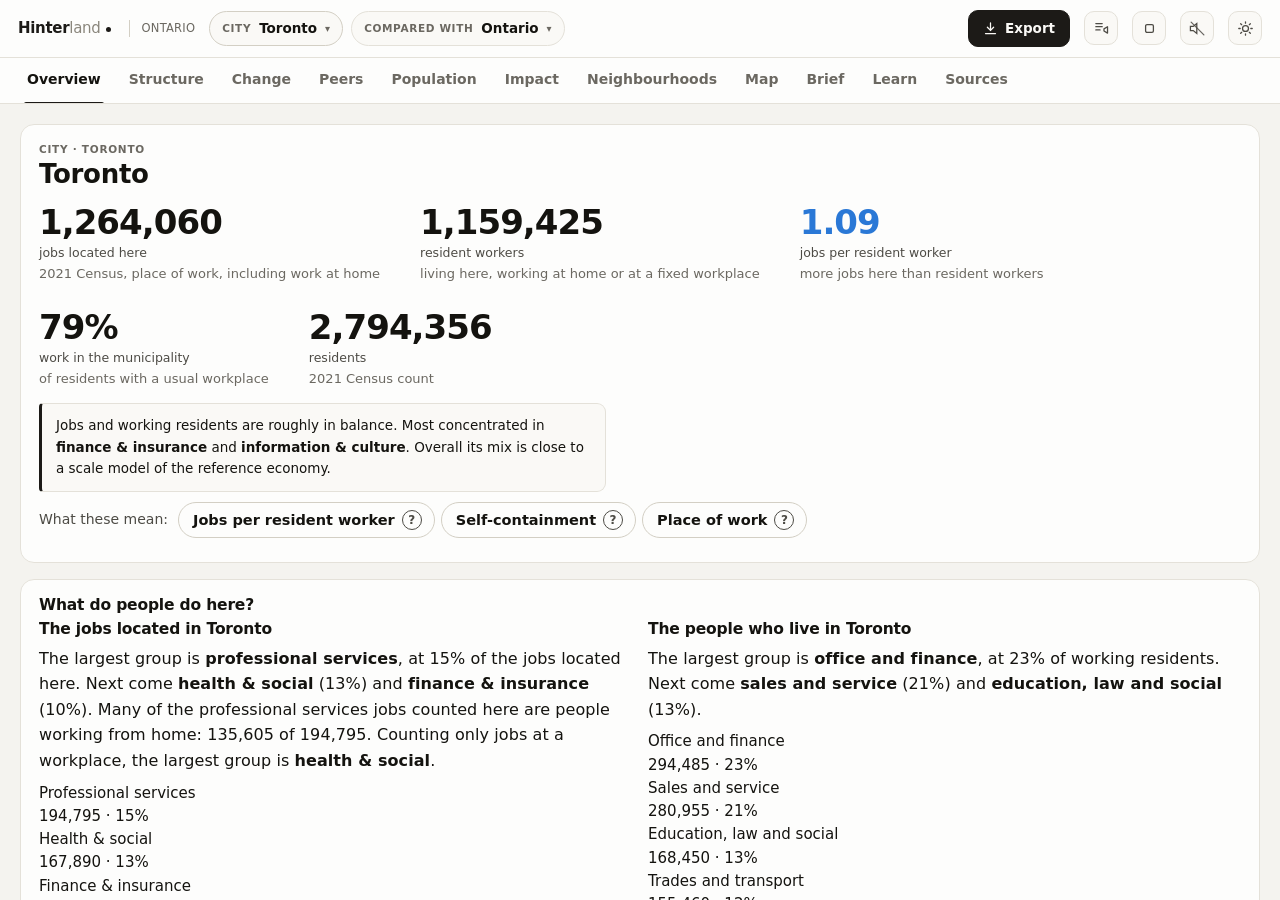
==== docs/index.html @ 3a42eb54 "Learning layer: plain English first, occupation, and real sampling error - Load occupation (10 broad" ====
<!DOCTYPE html>
<html lang="en-CA">
<head>
<meta charset="utf-8">
<meta name="viewport" content="width=device-width, initial-scale=1, viewport-fit=cover">
<title>Hinterland</title>
<meta name="description" content="Shift-share, competitive and comparative analysis for Ontario municipalities and neighbourhoods, on Statistics Canada data.">
<meta name="theme-color" content="#1c1a17">
<meta name="apple-mobile-web-app-capable" content="yes">
<meta name="apple-mobile-web-app-title" content="Hinterland">
<link rel="manifest" href="manifest.webmanifest">
<link rel="icon" href="data:image/svg+xml,%3Csvg xmlns='http://www.w3.org/2000/svg' viewBox='0 0 32 32'%3E%3Crect width='32' height='32' rx='7' fill='%231c1a17'/%3E%3Crect x='7' y='17' width='4' height='9' rx='1.5' fill='%23faf9f6'/%3E%3Crect x='14' y='11' width='4' height='15' rx='1.5' fill='%23faf9f6'/%3E%3Crect x='21' y='6' width='4' height='20' rx='1.5' fill='%23faf9f6'/%3E%3C/svg%3E">
<link rel="stylesheet" href="css/app.css">
</head>
<body>

<div id="app">

  <header class="topbar">
    <div class="wordmark" title="Hinterland">
      <span class="w1">Hinter</span><span class="w2">land</span><span class="dot"></span>
    </div>
    <div class="wordmark-sub">Ontario</div>

    <div class="chipset">
      <button class="chip is-place" id="placeChip" aria-haspopup="dialog">
        <span class="k">Place</span><span class="v">—</span><span class="caret">▾</span>
      </button>
      <button class="chip" id="benchChip" aria-haspopup="dialog">
        <span class="k">compared with</span><span class="v">—</span><span class="caret">▾</span>
      </button>
    </div>

    <div class="topbar-spacer"></div>

    <button class="btn btn-primary" id="exportBtn">
      <svg width="15" height="15" viewBox="0 0 24 24" fill="none" stroke="currentColor" stroke-width="2" stroke-linecap="round">
        <path d="M12 3v12M7 10l5 5 5-5M4 20h16"/>
      </svg>
      Export
    </button>
    <button class="iconbtn" id="readBtn" title="Read this page aloud" aria-label="Read this page aloud">
      <svg viewBox="0 0 24 24" fill="none" stroke="currentColor" stroke-width="1.8" stroke-linecap="round" stroke-linejoin="round">
        <path d="M4 5h9M4 9.5h9M4 14h6" class="lines"/>
        <path d="M15.5 12.5l5-3v9l-5-3z" class="play"/>
        <path d="M16 9.5v9M20 9.5v9" class="pause" style="display:none"/>
      </svg>
    </button>
    <button class="iconbtn" id="readStopBtn" title="Stop reading" aria-label="Stop reading" hidden>
      <svg viewBox="0 0 24 24" fill="none" stroke="currentColor" stroke-width="1.8" stroke-linejoin="round">
        <rect x="6.5" y="6.5" width="11" height="11" rx="2"/>
      </svg>
    </button>
    <button class="iconbtn" id="soundBtn" title="Sound off" aria-label="Turn sound on" aria-pressed="false">
      <svg viewBox="0 0 24 24" fill="none" stroke="currentColor" stroke-width="1.8" stroke-linecap="round">
        <path d="M11 5 6 9H2v6h4l5 4V5z"/>
        <path d="M16 9.5a4 4 0 0 1 0 5" class="wave1"/>
        <path d="M18.8 6.7a8 8 0 0 1 0 10.6" class="wave2"/>
        <path d="M3 3l18 18" class="mute"/>
      </svg>
    </button>
    <button class="iconbtn" id="themeBtn" title="Light or dark" aria-label="Switch light or dark">
      <svg viewBox="0 0 24 24" fill="none" stroke="currentColor" stroke-width="1.8">
        <circle cx="12" cy="12" r="4.2"/>
        <path d="M12 2.5v2M12 19.5v2M2.5 12h2M19.5 12h2M5.2 5.2l1.4 1.4M17.4 17.4l1.4 1.4M18.8 5.2l-1.4 1.4M6.6 17.4l-1.4 1.4" stroke-linecap="round"/>
      </svg>
    </button>
  </header>

  <div style="display:grid;grid-template-rows:auto 1fr;min-height:0">
    <nav class="tabs" id="tabs" role="tablist"></nav>
    <main>
      <div class="wrap">
        <div id="view" class="grid"></div>
      </div>
    </main>
  </div>

</div>

<nav class="bottomnav" id="nav" role="tablist">
  <button data-tab="place" aria-label="Choose a place">
    <svg viewBox="0 0 24 24" fill="none" stroke="currentColor" stroke-width="1.9" stroke-linecap="round">
      <circle cx="11" cy="11" r="7"/><path d="M16.5 16.5L21 21"/>
    </svg>
    Place
  </button>
  <button data-tab="overview" aria-selected="true">
    <svg viewBox="0 0 24 24" fill="none" stroke="currentColor" stroke-width="1.9" stroke-linecap="round">
      <path d="M4 20V13M10 20V7M16 20v-5M22 20H2"/>
    </svg>
    Now
  </button>
  <button data-tab="change">
    <svg viewBox="0 0 24 24" fill="none" stroke="currentColor" stroke-width="1.9" stroke-linecap="round">
      <path d="M3 17l6-6 4 4 8-8"/><path d="M21 7v5h-5"/>
    </svg>
    Change
  </button>
  <button data-tab="population">
    <svg viewBox="0 0 24 24" fill="none" stroke="currentColor" stroke-width="1.9" stroke-linecap="round">
      <circle cx="9" cy="7" r="3.2"/>
      <path d="M2.5 20c0-3.6 2.9-6.5 6.5-6.5s6.5 2.9 6.5 6.5"/>
      <path d="M17 4.5a3.2 3.2 0 0 1 0 6M18.5 13.8c1.9.9 3 2.8 3 5.2"/>
    </svg>
    Population
  </button>
  <button data-tab="map">
    <svg viewBox="0 0 24 24" fill="none" stroke="currentColor" stroke-width="1.9" stroke-linecap="round">
      <path d="M9 3L3 5.5v15L9 18l6 3 6-2.5v-15L15 6 9 3z"/><path d="M9 3v15M15 6v15"/>
    </svg>
    Map
  </button>
  <button data-tab="brief">
    <svg viewBox="0 0 24 24" fill="none" stroke="currentColor" stroke-width="1.9" stroke-linecap="round">
      <path d="M6 3h8l4 4v14H6z"/><path d="M14 3v4h4M9 12h6M9 16h6"/>
    </svg>
    Brief
  </button>
  <button data-tab="learn">
    <svg viewBox="0 0 24 24" fill="none" stroke="currentColor" stroke-width="1.9" stroke-linecap="round" stroke-linejoin="round">
      <path d="M2.5 6.5 12 3l9.5 3.5L12 10z"/><path d="M6 8.3V13c0 1.6 2.7 3 6 3s6-1.4 6-3V8.3"/><path d="M21.5 6.5V12"/>
    </svg>
    Learn
  </button>
</nav>

<div class="boot" id="boot">
  <div class="inner">
    <svg width="42" height="42" viewBox="0 0 32 32" aria-hidden="true">
      <rect width="32" height="32" rx="7" fill="var(--brand)"/>
      <rect x="7" y="17" width="4" height="9" rx="1.5" fill="var(--on-brand)"/>
      <rect x="14" y="11" width="4" height="15" rx="1.5" fill="var(--on-brand)"/>
      <rect x="21" y="6" width="4" height="20" rx="1.5" fill="var(--on-brand)"/>
    </svg>
    <div style="font-family:var(--display);font-size:17px;font-weight:620">Hinterland</div>
    <div class="bar"><i></i></div>
    <div class="msg" id="bootMsg">Waking up</div>
  </div>
</div>

<script src="js/methods.js"></script>
<script src="js/data.js"></script>
<script src="js/charts.js"></script>
<script src="js/map.js"></script>
<script src="js/export.js"></script>
<script src="js/sound.js"></script>
<script src="js/read.js"></script>
<script src="js/terms.js"></script>
<script src="js/findings.js"></script>
<script src="js/spatial.js"></script>
<script src="js/ttwa.js"></script>
<script src="js/brief.js"></script>
<script src="js/exportui.js"></script>
<script src="js/panels.js"></script>
<script src="js/panel-population.js"></script>
<script src="js/panel-region.js"></script>
<script src="js/panel-impact.js"></script>
<script src="js/learn.js"></script>
<script src="js/app.js"></script>
<script>
/* The service worker is registered by app.js only after the data has loaded.
   Registering it here would have it pre-cache nineteen files while the app is
   fetching its own eight, and taking control mid-flight aborts those - which
   surfaces as an unexplained "failed to fetch" on first run. */
</script>
</body>
</html>
---- docs/css/app.css ----
/* ==========================================================================
   Hinterland - design system

   Paper-toned canvas, system variable sans so it looks native and costs
   nothing to load, and an ink chrome accent. Colour is reserved almost
   entirely for the data: the interface spends none of it, so a hue on screen
   always means something.

   Chart palette, validated against the six colourblind-safety checks in both
   light and dark:
     diverging   blue #2a78d6  <->  red #cc2229, grey midpoint
     sequential  single-hue blue ramp, light -> dark
     categorical five fixed slots for sector groups, in fixed order
     status      good / warning / serious / critical, always with a label
   ========================================================================== */

:root {
  color-scheme: light;

  /* surfaces + ink */
  --surface-0: #f4f3ef;
  --surface-1: #fdfdfc;
  --surface-2: #faf9f6;
  --surface-sunk: #efeee9;
  --ink-1: #14130f;
  --ink-2: #4d4b45;
  /* Darkened from #7c7970, which measured 3.92:1 on --surface-0 and so
     failed AA for the small text it is used on - card notes, footers,
     stat hints, tab labels. This lands near 5.2:1 and stays recessive. */
  --ink-3: #6b6861;
  --line: #e4e1d9;
  --line-strong: #d3cfc4;

  /* Chrome accent. Deliberately ink rather than a hue: the diverging pair and
     the status colours already spend every colour this interface can afford,
     and a coloured accent on top of them competes with the data for meaning.
     Warm-biased to sit with the paper-toned ground rather than against it. */
  --brand: #1c1a17;
  --brand-deep: #000000;
  --brand-wash: #edebe4;
  --on-brand: #faf9f6;
  --wordmark-2: #8a867c;

  /* data: diverging (polarity) */
  --gain: #2a78d6;
  --gain-2: #5598e7;
  --gain-3: #86b6ef;
  --gain-4: #cde2fb;
  --mid: #f0efec;
  --loss-4: #f6d3d2;
  --loss-3: #e8938f;
  --loss-2: #dc5a55;
  --loss: #cc2229;

  /* data: sequential (magnitude) */
  --seq-1: #cde2fb;
  --seq-2: #9ec5f4;
  --seq-3: #6da7ec;
  --seq-4: #3987e5;
  --seq-5: #256abf;
  --seq-6: #184f95;
  --seq-7: #0d366b;

  /* data: categorical (five sector groups, fixed order) */
  --grp-1: #2a78d6;
  --grp-2: #eb6834;
  --grp-3: #1baf7a;
  --grp-4: #eda100;
  --grp-5: #e87ba4;

  /* data: neutral mark for ranked bars */
  --bar: #b9c9dc;
  --bar-ink: #2a78d6;

  /* status */
  --good: #0ca30c;
  --warning: #fab219;
  --serious: #ec835a;
  --critical: #d03b3b;

  --radius: 14px;
  --radius-sm: 9px;
  --shadow-1: 0 1px 2px rgba(20, 19, 15, .04), 0 2px 8px rgba(20, 19, 15, .04);
  --shadow-2: 0 2px 6px rgba(20, 19, 15, .06), 0 12px 32px rgba(20, 19, 15, .10);

  --sans: "Segoe UI Variable Text", "Segoe UI", ui-sans-serif, system-ui,
          -apple-system, "Helvetica Neue", Arial, sans-serif;
  --display: "Segoe UI Variable Display", "Segoe UI Variable Text", "Segoe UI",
             ui-sans-serif, system-ui, -apple-system, sans-serif;
  --mono: ui-monospace, "Cascadia Mono", "Consolas", monospace;

  --ease: cubic-bezier(.22, .61, .36, 1);
  --ease-soft: cubic-bezier(.33, 1, .68, 1);
}

@media (prefers-color-scheme: dark) {
  :root:where(:not([data-theme="light"])) {
    color-scheme: dark;
    --surface-0: #121211;
    --surface-1: #1a1a19;
    --surface-2: #201f1e;
    --surface-sunk: #0d0d0c;
    --ink-1: #ffffff;
    --ink-2: #c3c2b7;
    --ink-3: #928f85;
    --line: #2e2e2b;
    --line-strong: #43423e;
    --brand: #f2f0ea;
    --brand-deep: #ffffff;
    --brand-wash: #2b2926;
    --on-brand: #1a1917;
    --wordmark-2: #8f8b80;
    --gain: #3987e5;
    --gain-2: #2a78d6;
    --gain-3: #256abf;
    --gain-4: #184f95;
    --mid: #383835;
    --loss-4: #6a2a27;
    --loss-3: #963a35;
    --loss-2: #bf4a43;
    --loss: #e05a52;
    --seq-1: #184f95;
    --seq-2: #256abf;
    --seq-3: #2a78d6;
    --seq-4: #3987e5;
    --seq-5: #5598e7;
    --seq-6: #86b6ef;
    --seq-7: #cde2fb;
    --grp-1: #3987e5;
    --grp-2: #d95926;
    --grp-3: #199e70;
    --grp-4: #c98500;
    --grp-5: #d55181;
    --bar: #33445a;
    --bar-ink: #5598e7;
    --shadow-1: 0 1px 2px rgba(0, 0, 0, .3), 0 2px 8px rgba(0, 0, 0, .25);
    --shadow-2: 0 2px 6px rgba(0, 0, 0, .4), 0 12px 32px rgba(0, 0, 0, .45);
  }
}

:root[data-theme="dark"] {
  color-scheme: dark;
  --surface-0: #121211;
  --surface-1: #1a1a19;
  --surface-2: #201f1e;
  --surface-sunk: #0d0d0c;
  --ink-1: #ffffff;
  --ink-2: #c3c2b7;
  --ink-3: #928f85;
  --line: #2e2e2b;
  --line-strong: #43423e;
  --brand: #f2f0ea;
  --brand-deep: #ffffff;
  --brand-wash: #2b2926;
  --on-brand: #1a1917;
  --wordmark-2: #8f8b80;
  --gain: #3987e5;
  --gain-2: #2a78d6;
  --gain-3: #256abf;
  --gain-4: #184f95;
  --mid: #383835;
  --loss-4: #6a2a27;
  --loss-3: #963a35;
  --loss-2: #bf4a43;
  --loss: #e05a52;
  --seq-1: #184f95;
  --seq-2: #256abf;
  --seq-3: #2a78d6;
  --seq-4: #3987e5;
  --seq-5: #5598e7;
  --seq-6: #86b6ef;
  --seq-7: #cde2fb;
  --grp-1: #3987e5;
  --grp-2: #d95926;
  --grp-3: #199e70;
  --grp-4: #c98500;
  --grp-5: #d55181;
  --bar: #33445a;
  --bar-ink: #5598e7;
  --shadow-1: 0 1px 2px rgba(0, 0, 0, .3), 0 2px 8px rgba(0, 0, 0, .25);
  --shadow-2: 0 2px 6px rgba(0, 0, 0, .4), 0 12px 32px rgba(0, 0, 0, .45);
}

/* -------------------------------------------------------------- reset ---- */

* { box-sizing: border-box; }

html, body {
  margin: 0;
  padding: 0;
  height: 100%;
}

body {
  background: var(--surface-0);
  color: var(--ink-1);
  font-family: var(--sans);
  font-size: 15px;
  line-height: 1.55;
  -webkit-font-smoothing: antialiased;
  text-rendering: optimizeLegibility;
  overscroll-behavior-y: none;
}

h1, h2, h3, h4 {
  font-family: var(--display);
  font-weight: 600;
  letter-spacing: -.011em;
  margin: 0;
  line-height: 1.22;
}

button, input, select, textarea { font: inherit; color: inherit; }
button { cursor: pointer; }
a { color: var(--brand); text-decoration-thickness: 1px; text-underline-offset: 2px; }

.num { font-variant-numeric: tabular-nums; }

:focus-visible {
  outline: 2px solid var(--gain);
  outline-offset: 2px;
  border-radius: 4px;
}

::selection { background: var(--brand-wash); }

/* ------------------------------------------------------------- layout ---- */

#app {
  display: grid;
  grid-template-rows: auto 1fr;
  height: 100%;
  min-height: 0;
}

.topbar {
  display: flex;
  align-items: center;
  gap: 14px;
  padding: 10px 18px;
  background: var(--surface-1);
  border-bottom: 1px solid var(--line);
  position: relative;
  z-index: 40;
  flex-wrap: wrap;
}

.wordmark {
  font-family: var(--display);
  font-size: 15px;
  font-weight: 650;
  letter-spacing: -.02em;
  display: flex;
  align-items: baseline;
  gap: 0;                 /* one word, not two: no gap between the halves */
  white-space: nowrap;
  user-select: none;
}
.wordmark .w1 { color: var(--brand); }
.wordmark .w2 { color: var(--wordmark-2); font-weight: 450; }
.wordmark .dot {
  width: 5px; height: 5px; border-radius: 50%;
  background: var(--brand); display: inline-block;
  margin-left: 5px;
  transform: translateY(-1px);
}
.wordmark-sub {
  font-family: var(--sans);
  font-size: 11.5px;
  color: var(--ink-3);
  font-weight: 500;
  letter-spacing: .02em;
  text-transform: uppercase;
  border-left: 1px solid var(--line-strong);
  padding-left: 12px;
  margin-left: 4px;
  white-space: nowrap;
}

.topbar-spacer { flex: 1 1 auto; }

/* context chips: the place and the benchmark, always visible */
.chipset { display: flex; align-items: center; gap: 8px; flex-wrap: wrap; }

.chip {
  display: inline-flex;
  align-items: center;
  gap: 8px;
  padding: 6px 12px;
  background: var(--surface-2);
  border: 1px solid var(--line);
  border-radius: 999px;
  font-size: 13.5px;
  color: var(--ink-1);
  transition: background .18s var(--ease), border-color .18s var(--ease),
              transform .18s var(--ease);
  max-width: 320px;
}
.chip:hover { background: var(--surface-1); border-color: var(--line-strong); }
.chip:active { transform: scale(.985); }
.chip .k {
  font-size: 10.5px;
  text-transform: uppercase;
  letter-spacing: .06em;
  color: var(--ink-3);
  font-weight: 600;
}
.chip .v {
  font-weight: 550;
  overflow: hidden;
  text-overflow: ellipsis;
  white-space: nowrap;
}
.chip.is-place { border-color: var(--line-strong); }
.chip .caret { color: var(--ink-3); font-size: 10px; }

.iconbtn {
  width: 34px; height: 34px;
  display: grid; place-items: center;
  border: 1px solid var(--line);
  background: var(--surface-2);
  border-radius: 10px;
  color: var(--ink-2);
  transition: background .18s var(--ease), color .18s var(--ease),
              transform .3s var(--ease-soft);
}
.iconbtn:hover { background: var(--surface-1); color: var(--ink-1); }
.iconbtn svg { width: 17px; height: 17px; }
#themeBtn:active { transform: rotate(40deg); }

/* The sound button states its own state: waves when on, a slash when off. */
#soundBtn .wave1, #soundBtn .wave2 { opacity: 0; transition: opacity .2s var(--ease); }
#soundBtn .mute { opacity: .85; transition: opacity .2s var(--ease); }
#soundBtn[aria-pressed="true"] { color: var(--ink-1); }
#soundBtn[aria-pressed="true"] .wave1 { opacity: .9; }
#soundBtn[aria-pressed="true"] .wave2 { opacity: .55; }
#soundBtn[aria-pressed="true"] .mute { opacity: 0; }

/* A control that plays something, rather than changing something. */
.playbtn {
  display: inline-flex; align-items: center; gap: 6px;
  border: 1px solid var(--line); background: var(--surface-2);
  border-radius: 999px; padding: 3px 11px 3px 8px;
  font-size: 12px; font-weight: 550; color: var(--ink-2);
  transition: background .16s var(--ease), color .16s var(--ease);
}
.playbtn:hover { background: var(--surface-1); color: var(--ink-1); }
.playbtn svg { width: 13px; height: 13px; }
.playbtn[hidden] { display: none; }

.btn {
  display: inline-flex; align-items: center; gap: 7px;
  padding: 7px 14px;
  border-radius: 10px;
  border: 1px solid var(--line-strong);
  background: var(--surface-2);
  font-size: 13.5px; font-weight: 550;
  transition: background .18s var(--ease), transform .12s var(--ease);
}
.btn:hover { background: var(--surface-1); }
.btn:active { transform: translateY(1px); }
.btn-primary {
  background: var(--brand); border-color: var(--brand); color: var(--on-brand);
}
.btn-primary:hover { background: var(--brand-deep); border-color: var(--brand-deep); }
.btn-ghost { background: transparent; border-color: transparent; color: var(--ink-2); }
.btn-ghost:hover { background: var(--surface-2); color: var(--ink-1); }

/* -------------------------------------------------------------- tabs ----- */

.tabs {
  display: flex; gap: 2px;
  padding: 0 14px;
  background: var(--surface-1);
  border-bottom: 1px solid var(--line);
  overflow-x: auto;
  scrollbar-width: none;
}
.tabs::-webkit-scrollbar { display: none; }
.tab {
  position: relative;
  padding: 11px 13px 12px;
  border: 0; background: none;
  font-size: 14px; font-weight: 550;
  color: var(--ink-3);
  white-space: nowrap;
  transition: color .18s var(--ease);
}
.tab:hover { color: var(--ink-1); }
.tab[aria-selected="true"] { color: var(--ink-1); }
.tab[aria-selected="true"]::after {
  content: "";
  position: absolute; inset: auto 10px -1px 10px; height: 2px;
  background: var(--brand); border-radius: 2px 2px 0 0;
}

main {
  min-height: 0;
  overflow-y: auto;
  padding: 20px 20px 90px;
  scroll-behavior: smooth;
}
.wrap { max-width: 1320px; margin: 0 auto; }

/* -------------------------------------------------------------- cards ---- */

.grid { display: grid; gap: 16px; }
.g2 { grid-template-columns: repeat(2, minmax(0, 1fr)); }
.g3 { grid-template-columns: repeat(3, minmax(0, 1fr)); }
.g4 { grid-template-columns: repeat(4, minmax(0, 1fr)); }
.g-main { grid-template-columns: minmax(0, 1.55fr) minmax(0, 1fr); }
@media (max-width: 1080px) {
  .g-main, .g3, .g4 { grid-template-columns: repeat(2, minmax(0, 1fr)); }
}
@media (max-width: 760px) {
  .g2, .g3, .g4, .g-main { grid-template-columns: minmax(0, 1fr); }
}

.card {
  background: var(--surface-1);
  border: 1px solid var(--line);
  border-radius: var(--radius);
  padding: 16px 18px 18px;
  min-width: 0;
  animation: rise .34s var(--ease-soft) both;
}
@keyframes rise {
  from { opacity: 0; transform: translateY(6px); }
  to   { opacity: 1; transform: none; }
}
@media (prefers-reduced-motion: reduce) {
  .card { animation: none; }
  /* animation-duration too, and the iteration count: .skel shimmers and
     the boot bar slide are both infinite loops, so resetting transitions
     alone left them running. */
  *, *::before, *::after {
    transition-duration: .01ms !important;
    animation-duration: .01ms !important;
    animation-iteration-count: 1 !important;
  }
  html, main { scroll-behavior: auto !important; }
}

.card-head {
  display: flex; align-items: baseline; gap: 10px;
  margin-bottom: 4px; flex-wrap: wrap;
}
.card h3 { font-size: 15.5px; }
.card-note {
  color: var(--ink-3); font-size: 13.5px; line-height: 1.55;
  margin: 2px 0 12px;
  max-width: 66ch;                 /* see .prose - same reason */
}
.card-foot {
  margin-top: 12px; padding-top: 10px;
  border-top: 1px dashed var(--line);
  color: var(--ink-3); font-size: 13px; line-height: 1.55;
  max-width: 66ch;
}

.eyebrow {
  font-size: 10.5px; font-weight: 650;
  text-transform: uppercase; letter-spacing: .07em;
  color: var(--ink-3);
}

/* A caveat that has to be read before the numbers under it, not after.
   Warning-toned rather than error-toned: the analysis is still usable, it
   just cannot be read naively. */
.card-break {
  border-left: 3px solid var(--warning);
  background: color-mix(in srgb, var(--warning) 7%, var(--surface-1));
}
.card-break .card-note { color: var(--ink-1); max-width: 78ch; }

/* -------------------------------------------------------- hero numbers -- */

.hero { display: flex; flex-wrap: wrap; gap: 26px 40px; align-items: flex-end; }
.stat { min-width: 110px; }
.stat .v {
  font-family: var(--display);
  font-size: 34px; font-weight: 640;
  letter-spacing: -.028em;
  line-height: 1.05;
  font-variant-numeric: tabular-nums;
}
.stat .v.sm { font-size: 25px; }
.stat .l { font-size: 12.5px; color: var(--ink-2); margin-top: 3px; }
.stat .h { font-size: 13px; color: var(--ink-3); margin-top: 1px; }
.stat .v.pos { color: var(--gain); }
.stat .v.neg { color: var(--loss); }

.gloss {
  margin-top: 14px; padding: 11px 14px;
  background: var(--surface-2);
  border: 1px solid var(--line);
  border-left: 3px solid var(--brand);
  border-radius: 4px var(--radius-sm) var(--radius-sm) 4px;
  font-size: 13.5px; color: var(--ink-1); line-height: 1.6;
  max-width: 66ch;
}

/* ------------------------------------------------------------- tables --- */

.tbl-wrap { overflow-x: auto; margin: 0 -18px; padding: 0 18px; }
table.data {
  width: 100%; border-collapse: collapse;
  font-size: 13px; font-variant-numeric: tabular-nums;
}
table.data th, table.data td {
  padding: 7px 9px; text-align: right;
  border-bottom: 1px solid var(--line);
  white-space: nowrap;
}
table.data th {
  font-size: 11px; font-weight: 650;
  text-transform: uppercase; letter-spacing: .04em;
  color: var(--ink-3); text-align: right;
  border-bottom: 1px solid var(--line-strong);
  position: sticky; top: 0; background: var(--surface-1); z-index: 1;
}
table.data th:first-child, table.data td:first-child {
  text-align: left; white-space: normal; min-width: 150px;
}
table.data th.sortable { cursor: pointer; user-select: none; }
table.data th.sortable:hover { color: var(--ink-1); }
table.data th .arr { opacity: .45; font-size: 9px; }
table.data tbody tr:hover { background: var(--surface-2); }
table.data tfoot td {
  font-weight: 650; border-top: 1px solid var(--line-strong);
  border-bottom: 0; background: var(--surface-2);
}
td.pos { color: var(--gain); }
td.neg { color: var(--loss); }
.swatch {
  display: inline-block; width: 9px; height: 9px;
  border-radius: 2px; margin-right: 7px;
  vertical-align: baseline;
}

/* -------------------------------------------------------------- flags --- */

.flag {
  display: inline-flex; align-items: center; gap: 4px;
  font-size: 10.5px; font-weight: 650;
  padding: 1px 6px; border-radius: 5px;
  text-transform: uppercase; letter-spacing: .03em;
  border: 1px solid transparent;
}
.flag-weak { color: #8a5a00; background: rgba(250, 178, 25, .16); border-color: rgba(250, 178, 25, .4); }
.flag-withheld { color: #8f3b1c; background: rgba(236, 131, 90, .16); border-color: rgba(236, 131, 90, .4); }
.flag-missing { color: var(--ink-3); background: var(--surface-sunk); border-color: var(--line); }
.flag-ok { color: #06690a; background: rgba(12, 163, 12, .13); border-color: rgba(12, 163, 12, .35); }
:root[data-theme="dark"] .flag-weak,
:root:where(:not([data-theme="light"])) .flag-weak { color: #fab219; }
:root[data-theme="dark"] .flag-withheld,
:root:where(:not([data-theme="light"])) .flag-withheld { color: #ec835a; }
:root[data-theme="dark"] .flag-ok,
:root:where(:not([data-theme="light"])) .flag-ok { color: #4bd14b; }

/* ------------------------------------------------------------- charts --- */

.chart { width: 100%; display: block; overflow: visible; }
.chart text { font-family: var(--sans); fill: var(--ink-2); }
.chart .ax { font-size: 10.5px; fill: var(--ink-3); }
.chart .lbl { font-size: 11.5px; fill: var(--ink-2); }
.chart .val { font-size: 11.5px; fill: var(--ink-1); font-variant-numeric: tabular-nums; font-weight: 600; }
.chart .grid-line { stroke: var(--line); stroke-width: 1; }
.chart .zero-line { stroke: var(--line-strong); stroke-width: 1.5; }
.chart .bar { transition: opacity .16s var(--ease); }
.chart .row:hover .bar { opacity: .82; }
.chart .hit { fill: transparent; cursor: pointer; }

.legend {
  display: flex; flex-wrap: wrap; gap: 6px 16px;
  margin-top: 10px; font-size: 12px; color: var(--ink-2);
}
.legend .item { display: inline-flex; align-items: center; gap: 6px; }
.legend .sw { width: 11px; height: 11px; border-radius: 3px; }

.tip {
  position: fixed; z-index: 90;
  background: var(--surface-1);
  border: 1px solid var(--line-strong);
  box-shadow: var(--shadow-2);
  border-radius: 10px;
  padding: 9px 12px;
  font-size: 12.5px; line-height: 1.5;
  pointer-events: none; opacity: 0;
  transition: opacity .12s var(--ease);
  max-width: 280px;
}
.tip.on { opacity: 1; }
.tip b { font-weight: 650; }
.tip .r { display: flex; justify-content: space-between; gap: 14px; }
.tip .r span:last-child { font-variant-numeric: tabular-nums; font-weight: 600; }

/* --------------------------------------------------------------- map ---- */

.mapbox {
  position: relative;
  background: var(--surface-2);
  border-radius: var(--radius-sm);
  overflow: hidden;
  border: 1px solid var(--line);
  touch-action: none;
}
.mapbox svg { display: block; width: 100%; height: 100%; cursor: grab; }
.mapbox svg.dragging { cursor: grabbing; }
.mapbox .poly {
  stroke: var(--surface-1);
  stroke-width: .4;
  vector-effect: non-scaling-stroke;
  transition: fill .3s var(--ease);
}
.mapbox .poly.sel { stroke: var(--ink-1); stroke-width: 2; }
.mapbox .poly.hov { stroke: var(--ink-1); stroke-width: 1.4; }
.mapctl {
  position: absolute; top: 10px; right: 10px;
  display: flex; flex-direction: column; gap: 5px;
}
.mapctl button {
  width: 30px; height: 30px; border-radius: 8px;
  border: 1px solid var(--line-strong);
  background: var(--surface-1);
  box-shadow: var(--shadow-1);
  display: grid; place-items: center;
  font-size: 15px; line-height: 1; color: var(--ink-2);
}
.mapctl button:hover { color: var(--ink-1); }
.maplegend {
  position: absolute; bottom: 10px; left: 10px;
  background: color-mix(in srgb, var(--surface-1) 90%, transparent);
  backdrop-filter: blur(6px);
  border: 1px solid var(--line);
  border-radius: 9px;
  padding: 8px 10px;
  font-size: 11px; color: var(--ink-2);
  max-width: 230px;
}
.maplegend .ramp { display: flex; height: 8px; border-radius: 3px; overflow: hidden; margin: 5px 0 3px; }
.maplegend .ramp i { flex: 1; }
.maplegend .ends { display: flex; justify-content: space-between; font-variant-numeric: tabular-nums; }
.mapnote { position: absolute; bottom: 10px; right: 10px; font-size: 10.5px; color: var(--ink-3); }

/* ------------------------------------------------------- map peek ------- */

/* The preview strip under the map: enough to decide whether this is the place
   you meant, and the one control that commits to it. */
.peek {
  display: flex; align-items: center; gap: 18px; flex-wrap: wrap;
  margin-top: 12px; padding: 12px 14px;
  background: var(--surface-2);
  border: 1px solid var(--line);
  border-radius: var(--radius-sm);
  animation: rise .22s var(--ease-soft) both;
}
.peek { flex-direction: column; align-items: stretch; gap: 10px; }
.peek-head {
  display: flex; align-items: flex-start; justify-content: space-between;
  gap: 14px; flex-wrap: wrap;
}
.peek-answer { font-size: 15.5px; line-height: 1.55; max-width: 64ch; }
.peek-distinct {
  font-size: 13px; color: var(--ink-2);
  border-left: 2px solid var(--line-strong); padding-left: 10px;
}
.peek-bar {
  display: flex; height: 9px; border-radius: 5px; overflow: hidden;
  background: var(--surface-sunk);
}
.peek-bar i { display: block; height: 100%; }
/* the 2px surface gap that keeps adjacent fills reading as separate objects */
.peek-bar i + i { box-shadow: -2px 0 0 0 var(--surface-2); }
.peek-barkey {
  display: flex; flex-wrap: wrap; gap: 4px 16px;
  font-size: 11.5px; color: var(--ink-3);
}
.peek-barkey span { display: inline-flex; align-items: center; gap: 5px; }
.peek-barkey i { width: 9px; height: 9px; border-radius: 2px; display: inline-block; }

.peek-main { min-width: 0; flex: 1 1 180px; }
.peek-name { font-family: var(--display); font-size: 17px; font-weight: 620;
             letter-spacing: -.015em; }
.peek-sub { font-size: 12.5px; color: var(--ink-3); }
.peek-stats { display: flex; gap: 22px; flex-wrap: wrap; }
.peek-v { font-size: 17px; font-weight: 650; }
.peek-l { font-size: 11.5px; color: var(--ink-3); }
@media (max-width: 720px) {
  .peek { gap: 12px; }
  .peek-stats { gap: 16px; }
  .peek .btn { flex: 1 0 100%; justify-content: center; }
}

/* ------------------------------------------------------- picker sheet --- */

.scrim {
  position: fixed; inset: 0; z-index: 60;
  background: rgba(20, 19, 15, .34);
  backdrop-filter: blur(2px);
  animation: fade .18s var(--ease) both;
}
@keyframes fade { from { opacity: 0 } to { opacity: 1 } }

.sheet {
  position: fixed; z-index: 70;
  left: 50%; top: 64px; transform: translateX(-50%);
  width: min(620px, calc(100vw - 28px));
  max-height: min(70vh, 620px);
  background: var(--surface-1);
  border: 1px solid var(--line-strong);
  border-radius: var(--radius);
  box-shadow: var(--shadow-2);
  display: flex; flex-direction: column;
  overflow: hidden;
  animation: pop .22s var(--ease-soft) both;
}
@keyframes pop {
  from { opacity: 0; transform: translateX(-50%) translateY(-8px) scale(.985); }
  to   { opacity: 1; transform: translateX(-50%); }
}
.sheet.wide { width: min(880px, calc(100vw - 28px)); }
.sheet-head {
  padding: 14px 16px 10px; border-bottom: 1px solid var(--line);
  display: flex; align-items: center; gap: 10px;
}
.sheet-head h3 { font-size: 15px; flex: 1; }
.sheet-body { overflow-y: auto; padding: 8px; }
.sheet-foot {
  padding: 10px 14px; border-top: 1px solid var(--line);
  background: var(--surface-2);
  display: flex; gap: 8px; align-items: center; flex-wrap: wrap;
  font-size: 12.5px; color: var(--ink-3);
}

.search {
  width: 100%; padding: 10px 12px;
  border: 1px solid var(--line-strong);
  border-radius: 10px;
  background: var(--surface-2);
}
.search:focus { background: var(--surface-1); outline-offset: 0; }

.optlist { display: flex; flex-direction: column; }
.opt {
  display: flex; align-items: center; gap: 10px;
  padding: 9px 11px; border-radius: 9px;
  border: 0; background: none; text-align: left; width: 100%;
  transition: background .12s var(--ease);
}
.opt:hover { background: var(--surface-2); }
/* The keyboard cursor needs to be *seen*, not merely differ: as a bare
   surface-2 fill it measured 1.03:1 against the sheet behind it. */
.opt.cur {
  background: var(--brand-wash);
  box-shadow: inset 3px 0 0 var(--brand);
}
.opt[aria-selected="true"] { background: var(--brand-wash); }
.opt .nm { flex: 1; min-width: 0; font-weight: 550; }
.opt .nm small { display: block; font-weight: 400; color: var(--ink-3); font-size: 12px; }
.opt .kind {
  font-size: 10.5px; font-weight: 650; letter-spacing: .04em;
  text-transform: uppercase; color: var(--ink-3);
  border: 1px solid var(--line); border-radius: 5px; padding: 1px 5px;
}
.opt .sz { font-size: 12px; color: var(--ink-3); font-variant-numeric: tabular-nums; }

.group-label {
  padding: 10px 11px 4px; font-size: 10.5px; font-weight: 650;
  text-transform: uppercase; letter-spacing: .06em; color: var(--ink-3);
}

/* ------------------------------------------------------------ controls -- */

.ctlrow {
  display: flex; gap: 8px; flex-wrap: wrap; align-items: center;
  margin-bottom: 14px;
}
.seg {
  display: inline-flex; padding: 2px;
  background: var(--surface-sunk);
  border: 1px solid var(--line);
  border-radius: 10px;
}
.seg button {
  border: 0; background: none; padding: 5px 11px;
  border-radius: 8px; font-size: 13px; font-weight: 550;
  color: var(--ink-3);
  transition: background .16s var(--ease), color .16s var(--ease);
}
.seg button[aria-pressed="true"] {
  background: var(--surface-1); color: var(--ink-1);
  box-shadow: var(--shadow-1);
}
.seg button:hover { color: var(--ink-1); }

.toggle {
  display: inline-flex; align-items: center; gap: 8px;
  font-size: 13px; color: var(--ink-2); cursor: pointer;
  padding: 5px 10px; border-radius: 9px; border: 1px solid var(--line);
  background: var(--surface-2);
}
.toggle input { accent-color: var(--brand); margin: 0; }

select.sel {
  padding: 6px 10px; border-radius: 9px;
  border: 1px solid var(--line-strong);
  background: var(--surface-2); font-size: 13px;
}

/* ------------------------------------------------------------- brief ---- */

.prose { max-width: 66ch; font-size: 15.5px; line-height: 1.72; }
.prose p { margin: 0 0 1.05em; }
.prose p.lede { font-size: 17px; color: var(--ink-1); }
.prose .cav {
  font-size: 13.5px; color: var(--ink-2);
  background: var(--surface-2); border: 1px solid var(--line);
  border-radius: var(--radius-sm); padding: 12px 14px;
}
/* Where the reader has got to. As a bare --brand-wash fill this measured
   1.17:1 against the page, which is to say it marked nothing: a reader
   following along had no way to see the position the code was tracking. The
   bar down the side does the work, so the tint can stay gentle. */
.reading {
  background: color-mix(in srgb, var(--warning) 16%, transparent);
  box-shadow: inset 3px 0 0 var(--brand);
  border-radius: 3px;
  padding-left: 9px;
  margin-left: -12px;
  scroll-margin: 96px;
}
@media (prefers-reduced-motion: reduce) {
  .reading { transition: none; }
}
/* The reader control, while it is running. */
.iconbtn.is-on {
  background: var(--brand);
  color: var(--on-brand);
}

/* --------------------------------------------------------- empty/skel -- */

.empty {
  padding: 56px 24px; text-align: center; color: var(--ink-3);
  display: grid; gap: 8px; place-items: center;
}
.empty .big { font-family: var(--display); font-size: 19px; color: var(--ink-2); }
.empty svg { width: 46px; height: 46px; opacity: .5; }

.skel {
  background: linear-gradient(90deg, var(--surface-sunk) 25%,
              var(--surface-2) 37%, var(--surface-sunk) 63%);
  background-size: 400% 100%;
  animation: shimmer 1.3s linear infinite;
  border-radius: 6px;
}
@keyframes shimmer { from { background-position: 100% 0 } to { background-position: 0 0 } }

.boot {
  position: fixed; inset: 0; z-index: 200;
  background: var(--surface-0);
  display: grid; place-items: center; gap: 0;
  transition: opacity .35s var(--ease);
}
.boot.gone { opacity: 0; pointer-events: none; }
.boot .inner { text-align: center; display: grid; gap: 14px; justify-items: center; }
.boot .bar { width: 190px; height: 3px; background: var(--surface-sunk); border-radius: 3px; overflow: hidden; }
.boot .bar i { display: block; height: 100%; width: 30%; background: var(--brand); border-radius: 3px;
               animation: slide 1.15s var(--ease) infinite; }
@keyframes slide { from { transform: translateX(-110%) } to { transform: translateX(400%) } }
.boot .msg { font-size: 13px; color: var(--ink-3); min-height: 1.4em; }

/* ------------------------------------------------------- phone layout -- */

.bottomnav { display: none; }

@media (max-width: 720px) {
  body { font-size: 15.5px; }

  /* Two rows, not three: identity and actions on the first, the two context
     chips across the second. Left to wrap on its own the header ate 270px
     before any content appeared. */
  .topbar { padding: 7px 12px 9px; gap: 8px; row-gap: 8px; }
  .wordmark { font-size: 14px; order: 1; }
  .wordmark-sub { display: none; }
  .topbar-spacer { order: 2; }
  #exportBtn { order: 3; padding: 6px 12px; }
  #themeBtn { order: 4; width: 32px; height: 32px; }
  .chipset { order: 5; flex: 1 0 100%; gap: 6px; }
  .chip {
    flex: 1 1 0; min-width: 0; max-width: none;
    font-size: 13px; padding: 5px 10px; gap: 6px;
  }
  .chip .k { white-space: nowrap; font-size: 10px; }
  main { padding: 14px 12px 96px; }
  .tabs { display: none; }
  .card { padding: 14px 15px 16px; border-radius: 12px; }
  .tbl-wrap { margin: 0 -15px; padding: 0 15px; }

  /* Stacked one per row, five hero numbers ran a thousand pixels deep and the
     reader had to scroll to compare two figures that belong side by side. Two
     columns, with the headline number spanning both. */
  .hero {
    display: grid;
    grid-template-columns: 1fr 1fr;
    gap: 16px 14px;
    align-items: start;
  }
  .stat { min-width: 0; }
  .stat .v { font-size: 23px; }
  .stat .v.sm { font-size: 20px; }
  .stat .l { font-size: 12px; }
  .stat .h { font-size: 11.5px; }
  .hero .stat:first-child { grid-column: 1 / -1; }
  .hero .stat:first-child .v { font-size: 33px; }

  .bottomnav {
    display: grid;
    /* Sized to however many buttons are VISIBLE: a neighbourhood hides
       Change and Population, and a hard-coded column count either wraps
       the last button onto a second row or leaves gaps. */
    grid-auto-flow: column;
    grid-auto-columns: minmax(0, 1fr);
    position: fixed; inset: auto 0 0 0; z-index: 50;
    background: color-mix(in srgb, var(--surface-1) 94%, transparent);
    backdrop-filter: blur(12px);
    border-top: 1px solid var(--line);
    padding: 5px 4px calc(5px + env(safe-area-inset-bottom));
  }
  .bottomnav button {
    border: 0; background: none;
    display: grid; justify-items: center; gap: 2px;
    padding: 5px 2px; border-radius: 10px;
    font-size: 10.5px; font-weight: 600; color: var(--ink-3);
    transition: color .16s var(--ease), background .16s var(--ease);
  }
  .bottomnav button svg { width: 21px; height: 21px; }
  .bottomnav button[aria-selected="true"] { color: var(--brand); }
  .bottomnav button:active { background: var(--surface-2); }

  /* Rows instead of hover charts: a phone has no cursor. */
  .sectorrow {
    display: grid; grid-template-columns: 1fr auto; gap: 2px 10px;
    padding: 11px 2px; border-bottom: 1px solid var(--line);
    align-items: center;
  }
  .sectorrow .nm { font-weight: 550; font-size: 14.5px; }
  .sectorrow .meta { font-size: 12.5px; color: var(--ink-3); }
  .sectorrow .big { font-variant-numeric: tabular-nums; font-weight: 650; font-size: 16px; }
  .sectorrow .track { grid-column: 1 / -1; height: 5px; background: var(--surface-sunk); border-radius: 3px; overflow: hidden; margin-top: 4px; }
  .sectorrow .track i { display: block; height: 100%; border-radius: 3px; background: var(--bar-ink); }

  .sheet { top: auto; bottom: 0; left: 0; transform: none;
           width: 100vw; max-height: 86vh;
           border-radius: 16px 16px 0 0; border-bottom: 0; }
  @keyframes pop { from { opacity: 0; transform: translateY(14px) } to { opacity: 1; transform: none } }
  .prose { font-size: 16.5px; }
}

.desktop-only { }
@media (max-width: 720px) { .desktop-only { display: none !important; } }
.phone-only { display: none; }
@media (max-width: 720px) { .phone-only { display: block; } }

/* ------------------------------------------------------------- print --- */

@media print {
  .topbar, .tabs, .bottomnav, .mapctl, .btn, .iconbtn { display: none !important; }
  body { background: #fff; }
  main { overflow: visible; padding: 0; }
  .card { break-inside: avoid; border-color: #ccc; box-shadow: none; }
}

/* ============================================================ learning ==
   The plain-English layer. Every rule here follows the dyslexia review:
   sentence case (no text-transform), plain sentences at a readable size and
   measure in full-strength ink, and nothing that carries meaning by colour
   alone. A faded term is quieter, never hidden.                           */

.explain { margin: 4px 0 14px; max-width: 70ch; }
.explain-plain {
  margin: 0 0 8px; font-size: 16px; line-height: 1.6;
  color: var(--ink-1); letter-spacing: .005em;
}
.explain.is-faded .explain-plain {
  font-size: 14px; color: var(--ink-2); margin: 6px 0 0;
}

.term-chip {
  display: inline-flex; align-items: center; gap: 7px;
  min-height: 36px; padding: 5px 12px 5px 14px;
  border: 1px solid var(--line-strong); border-radius: 999px;
  background: var(--surface-1); color: var(--ink-1);
  font: inherit; font-size: 14.5px; font-weight: 560;
  cursor: pointer; margin: 0 6px 6px 0;
  transition: background .12s var(--ease), border-color .12s var(--ease);
}
.term-chip:hover { background: var(--surface-2); border-color: var(--ink-3); }
.term-chip[aria-expanded="true"] {
  background: var(--brand-wash); border-color: var(--brand);
}
.explain.is-faded .term-chip { font-size: 15.5px; }
.term-i {
  display: inline-grid; place-items: center;
  width: 20px; height: 20px; border-radius: 50%;
  border: 1.5px solid currentColor; font-size: 12px; font-weight: 700;
  color: var(--ink-2);
}

.explain-more {
  margin: 6px 0 4px; padding: 12px 16px;
  border-left: 3px solid var(--brand);
  background: var(--surface-2); border-radius: 0 6px 6px 0;
  max-width: 66ch;
}
.layers { margin: 0; }
.layers dt {
  font-size: 13.5px; font-weight: 650; color: var(--ink-2); margin-top: 10px;
}
.layers dt:first-child { margin-top: 0; }
.layers dd { margin: 2px 0 0; font-size: 15px; line-height: 1.55; color: var(--ink-1); }

.layer-actions { display: flex; flex-wrap: wrap; gap: 6px 18px; margin-top: 12px; }
.linkbtn {
  background: none; border: 0; padding: 6px 0; min-height: 36px;
  font: inherit; font-size: 14.5px; font-weight: 560;
  color: var(--ink-1); text-decoration: underline;
  text-underline-offset: 3px; cursor: pointer;
}

/* --- the Learn tab --------------------------------------------------- */

.mmap { display: grid; gap: 12px; margin-top: 4px; }
.mrow { padding: 12px 0; border-top: 1px solid var(--line); }
.mrow:first-child { border-top: 0; padding-top: 4px; }
.mq { margin: 0 0 8px; font-size: 16px; font-weight: 600; line-height: 1.45; }

.lentry { border-top: 1px solid var(--line); padding: 4px 0; }
.lentry:first-of-type { border-top: 0; }
.lentry > summary {
  list-style: none; cursor: pointer; padding: 10px 0;
  display: grid; grid-template-columns: 1fr auto; gap: 4px 12px;
}
.lentry > summary::-webkit-details-marker { display: none; }
.lname { font-size: 16px; font-weight: 640; }
.laka { font-weight: 450; color: var(--ink-2); }
.lplain { grid-column: 1 / -1; font-size: 15px; line-height: 1.55; color: var(--ink-1); max-width: 66ch; }
.lentry[open] > summary { padding-bottom: 6px; }
.lentry .layers { padding: 4px 0 2px 14px; border-left: 3px solid var(--line-strong); max-width: 66ch; }
.lexample { font-size: 15px; line-height: 1.55; margin: 12px 0 0; max-width: 66ch; }
.lsource { font-size: 13.5px; color: var(--ink-2); margin: 8px 0 0; }

.lbadge {
  align-self: start; font-size: 12.5px; font-weight: 600;
  padding: 3px 9px; border-radius: 999px; white-space: nowrap;
  border: 1px solid var(--line-strong); color: var(--ink-2);
}
/* Status is carried by the WORD; the fill only reinforces it. */
.lbadge-learned, .lbadge-known { background: var(--brand-wash); color: var(--ink-1); border-color: var(--brand); }
.lbadge-meeting { background: var(--surface-2); }

/* --- chip rows and the "what do people do here" card --------------- */
.chiprow { display: flex; flex-wrap: wrap; align-items: center; gap: 0; margin: 10px 0 0; }
.chiprow-label { font-size: 14px; color: var(--ink-2); margin: 0 10px 6px 0; }
.subh { font-size: 16px; font-weight: 640; margin: 0 0 6px; line-height: 1.35; }
.bars { margin: 6px 0 4px; }
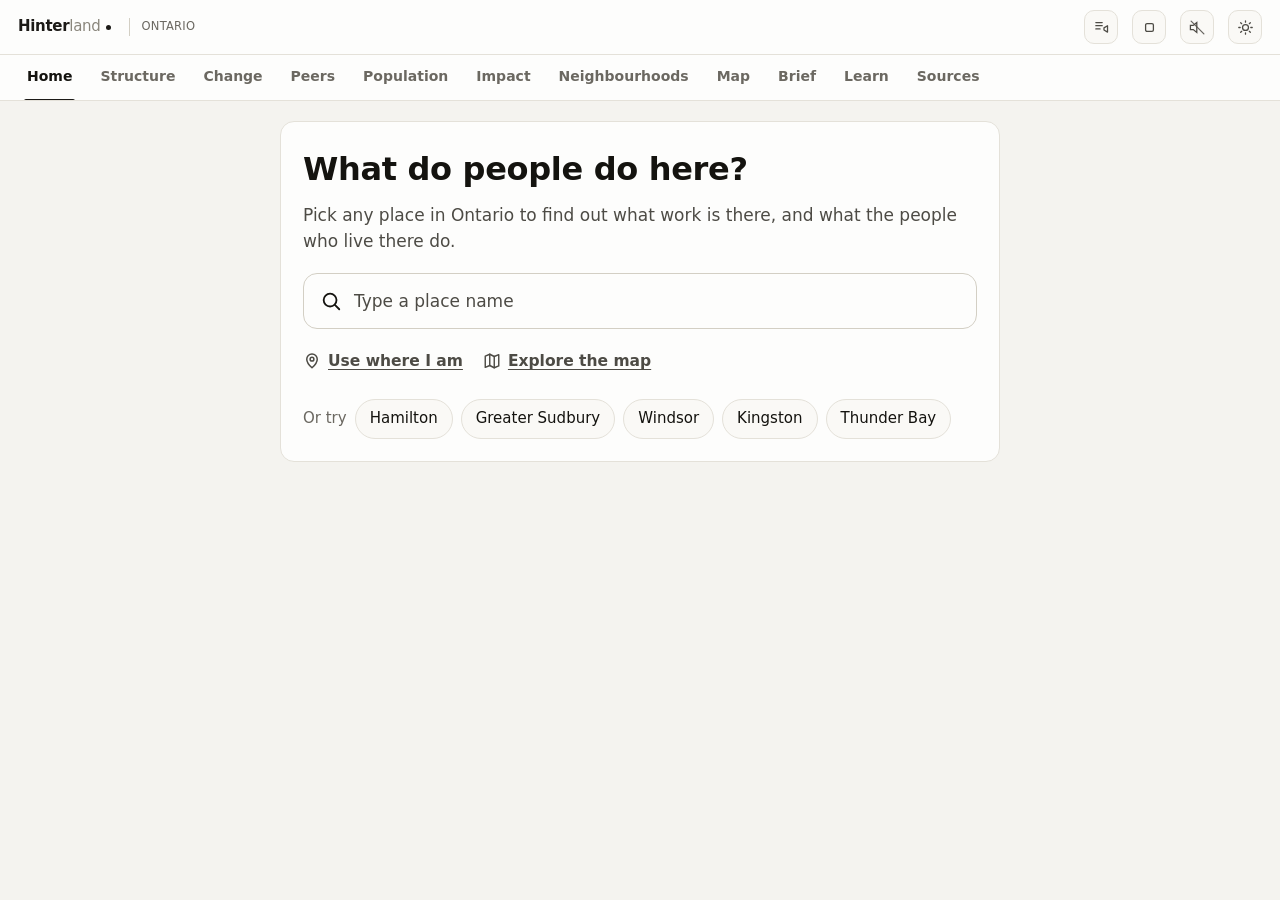
==== commit 3afb059e: "Learning engine v3: big ideas, teach-then-test, no repeats, visible growth - Nine big ideas (key ind" ====
--- a/docs/index.html
+++ b/docs/index.html
@@ -87,9 +87,9 @@
   </button>
   <button data-tab="overview" aria-selected="true">
     <svg viewBox="0 0 24 24" fill="none" stroke="currentColor" stroke-width="1.9" stroke-linecap="round">
-      <path d="M4 20V13M10 20V7M16 20v-5M22 20H2"/>
+      <path d="M3 11l9-7 9 7"/><path d="M5 9.5V20h14V9.5"/><path d="M10 20v-5h4v5"/>
     </svg>
-    Now
+    Home
   </button>
   <button data-tab="change">
     <svg viewBox="0 0 24 24" fill="none" stroke="currentColor" stroke-width="1.9" stroke-linecap="round">
@@ -147,6 +147,7 @@
 <script src="js/sound.js"></script>
 <script src="js/read.js"></script>
 <script src="js/terms.js"></script>
+<script src="js/history.js"></script>
 <script src="js/findings.js"></script>
 <script src="js/spatial.js"></script>
 <script src="js/ttwa.js"></script>
@@ -157,6 +158,11 @@
 <script src="js/panel-region.js"></script>
 <script src="js/panel-impact.js"></script>
 <script src="js/learn.js"></script>
+<script src="js/home.js"></script>
+<script src="js/quiz-bank.js"></script>
+<script src="js/quiz-ideas.js"></script>
+<script src="js/quiz-sched.js"></script>
+<script src="js/quiz-ui.js"></script>
 <script src="js/app.js"></script>
 <script>
 /* The service worker is registered by app.js only after the data has loaded.
--- a/docs/css/app.css
+++ b/docs/css/app.css
@@ -1065,3 +1065,267 @@
 .chiprow-label { font-size: 14px; color: var(--ink-2); margin: 0 10px 6px 0; }
 .subh { font-size: 16px; font-weight: 640; margin: 0 0 6px; line-height: 1.35; }
 .bars { margin: 6px 0 4px; }
+
+/* ================================================================ quiz ==
+   Phone-first, one question per screen. Sizes follow the dyslexia review:
+   stems at 20px in the sans face with no negative tracking, options at
+   least 56px tall and 17px, sentence case throughout, and right/wrong shown
+   by WORD and an ink icon - never by green and red alone, and never with
+   this tool's red, which already means "shrank".                         */
+
+.quiz-wrap { max-width: 640px; margin: 0 auto; padding-bottom: 88px; }
+.qtop { display: flex; justify-content: space-between; align-items: center; margin: 2px 0 14px; }
+.qcount { font-size: 14.5px; color: var(--ink-2); }
+.qchip {
+  display: inline-block; margin: 0 0 10px; padding: 4px 11px;
+  border: 1px solid var(--line-strong); border-radius: 999px;
+  font-size: 14px; color: var(--ink-2); background: var(--surface-2);
+}
+.qstem {
+  font-family: var(--sans, inherit); font-size: 20px; font-weight: 640;
+  line-height: 1.4; letter-spacing: 0; margin: 0 0 16px; max-width: 34ch;
+}
+.qconf { display: flex; flex-wrap: wrap; align-items: center; gap: 8px; margin: 0 0 14px; }
+.qconf-l { font-size: 14px; color: var(--ink-2); width: 100%; }
+.qconf-b {
+  min-height: 40px; padding: 6px 14px; border-radius: 999px;
+  border: 1px solid var(--line-strong); background: var(--surface-1);
+  font: inherit; font-size: 15px; color: var(--ink-1); cursor: pointer;
+}
+.qconf-b[aria-pressed="true"] { background: var(--brand); color: var(--on-brand); border-color: var(--brand); }
+
+.qopts { display: grid; gap: 10px; }
+.qopt {
+  display: flex; align-items: center; gap: 14px; width: 100%;
+  min-height: 56px; padding: 12px 16px; text-align: left;
+  border: 1.5px solid var(--line-strong); border-radius: 12px;
+  background: var(--surface-1); color: var(--ink-1);
+  font: inherit; font-size: 17px; line-height: 1.35; cursor: pointer;
+}
+button.qopt:hover { border-color: var(--ink-3); background: var(--surface-2); }
+.qkey {
+  flex: none; display: inline-grid; place-items: center;
+  width: 30px; height: 30px; border-radius: 50%;
+  border: 1.5px solid var(--ink-3); font-size: 14px; font-weight: 700; color: var(--ink-2);
+}
+.qlabel { flex: 1; }
+.qmark { flex: none; font-size: 20px; font-weight: 700; color: var(--ink-1); }
+.qopts.is-answered .qopt { cursor: default; opacity: .72; }
+.qopts.is-answered .qopt.is-right { opacity: 1; border-color: var(--ink-1); border-width: 2.5px; }
+.qopts.is-answered .qopt.is-chosen { opacity: 1; border-style: dashed; }
+
+.qcard { margin-top: 18px; padding: 16px 18px; border-radius: 12px; background: var(--surface-2); border: 1px solid var(--line); }
+.qverdict { display: flex; align-items: center; gap: 10px; margin: 0 0 8px; font-size: 19px; font-weight: 700; }
+.qvicon {
+  display: inline-grid; place-items: center; width: 30px; height: 30px; border-radius: 50%;
+  background: var(--ink-1); color: var(--surface-1); font-size: 16px;
+}
+.qverdict.is-wrong .qvicon { background: transparent; color: var(--ink-1); border: 2px solid var(--ink-1); }
+.qsentence { font-size: 17px; line-height: 1.55; margin: 0 0 12px; max-width: 60ch; }
+.qsource { font-size: 14px; color: var(--ink-2); margin: 10px 0 0; }
+.qmore { margin-top: 12px; }
+.qmore > summary { cursor: pointer; font-size: 15.5px; font-weight: 600; min-height: 40px; display: flex; align-items: center; }
+.qmore-p { font-size: 16px; line-height: 1.55; margin: 6px 0; max-width: 60ch; }
+.qmisread { display: block; margin-top: 10px; }
+
+.qpic { margin: 6px 0 4px; }
+.qbars { display: grid; gap: 7px; }
+.qbar-row { display: grid; grid-template-columns: minmax(0, 11em) 1fr auto; gap: 10px; align-items: center; font-size: 15px; }
+.qbar-l { overflow: hidden; text-overflow: ellipsis; white-space: nowrap; }
+.qbar-t { height: 12px; background: var(--surface-sunk); border-radius: 6px; overflow: hidden; }
+.qbar-t i { display: block; height: 100%; background: var(--ink-2); border-radius: 6px; }
+.qbar-v { font-variant-numeric: tabular-nums; color: var(--ink-2); min-width: 3.2em; text-align: right; }
+.qnat { display: flex; align-items: flex-end; gap: 12px; height: 92px; }
+.qnat-col { display: flex; flex-direction: column; align-items: center; gap: 3px; flex: 1; font-size: 13px; }
+.qnat-bar { width: 22px; border-radius: 4px; background: var(--ink-2); }
+.qnat-bar.is-down { background: transparent; border: 2px solid var(--ink-2); }
+.qnat-v { font-variant-numeric: tabular-nums; color: var(--ink-2); }
+.qnat-y { color: var(--ink-2); }
+.qpic-note { font-size: 14px; color: var(--ink-2); margin: 6px 0 0; }
+
+.qnextbar {
+  position: sticky; bottom: 0; margin-top: 16px; padding: 12px 0;
+  background: linear-gradient(to top, var(--surface-0) 70%, transparent);
+}
+.qnext { width: 100%; min-height: 54px; font-size: 17px; justify-content: center; }
+
+.qstrands { display: flex; flex-wrap: wrap; gap: 8px; margin: 4px 0 14px; }
+.qstrand { font-size: 14.5px; padding: 5px 11px; border-radius: 999px; background: var(--surface-2); border: 1px solid var(--line); }
+.qset { display: grid; gap: 10px; margin: 6px 0; }
+.qhome { font-size: 15px; display: flex; flex-wrap: wrap; align-items: center; gap: 8px; }
+@media (max-width: 720px) {
+  .qnextbar { bottom: 64px; }
+  .qbar-row { grid-template-columns: minmax(0, 8em) 1fr auto; }
+}
+
+/* --- the timeline ------------------------------------------------------ */
+.timeline { margin-top: 18px; }
+.tl-item { border-top: 1px solid var(--line); }
+.tl-item > summary { display: grid; grid-template-columns: 8.5em 1fr 16px; gap: 4px 16px; align-items: baseline;
+  padding: 12px 0; min-height: 48px; cursor: pointer; list-style: none; }
+.tl-item > summary::-webkit-details-marker { display: none; }
+.tl-item > summary::after { content: '+'; color: var(--ink-3); font-size: 20px; line-height: 1; }
+.tl-item[open] > summary::after { content: '−'; }
+.tl-item .tl-body { padding: 0 0 14px 0; }
+.tl-item .tl-title { margin: 0; }
+.tl-date { font-size: 14.5px; font-weight: 640; color: var(--ink-2); padding-top: 2px; }
+.tl-title { font-size: 16.5px; font-weight: 650; margin: 0 0 4px; }
+.tl-fact { font-size: 15.5px; line-height: 1.55; margin: 0; max-width: 62ch; }
+.tl-also { font-size: 15px; line-height: 1.55; margin: 8px 0 0; padding: 8px 12px; background: var(--surface-2); border-left: 3px solid var(--line-strong); max-width: 62ch; }
+.tl-also-k { font-weight: 650; }
+.tl-src { font-size: 14px; color: var(--ink-2); margin: 6px 0 0; }
+.tl-src a { color: var(--ink-1); }
+@media (max-width: 720px) { .tl-item > summary { grid-template-columns: 1fr 16px; } .tl-item .tl-date { grid-column: 1; } .tl-item .tl-title { grid-column: 1; } .tl-item > summary::after { grid-column: 2; grid-row: 1 / span 2; align-self: center; } }
+
+/* the closing reading on every analysis card: what it means here, then terms */
+.teach { margin-top: 14px; padding-top: 12px; border-top: 1px solid var(--line); }
+.teach-says { margin: 0 0 8px; }
+
+/* ------------------------------------------------------------ phone home
+   Dyslexia-friendly by construction: 17px body, 1.55 line height, short
+   lines, left-aligned, no italics, no capitals-only text beyond the small
+   eyebrow, every action a full-width target of at least 52px. */
+.home-card { padding: 18px 18px 16px; }
+.home-name { font-family: var(--display); font-size: 30px; line-height: 1.15; margin: 2px 0 14px; }
+.home-actions { display: grid; grid-template-columns: 1fr; gap: 10px; }
+.home-btn { min-height: 52px; justify-content: center; gap: 10px; font-size: 17px; font-weight: 600; white-space: nowrap; }
+.home-btn svg { width: 20px; height: 20px; flex: none; }
+.home-btn:disabled { opacity: .6; }
+.home-msg { margin-top: 12px; font-size: 16px; line-height: 1.5; color: var(--ink-2); }
+.home-msg.is-warn { padding: 10px 12px; border-radius: 10px; background: var(--brand-wash); color: var(--ink-1); }
+.home-seg { display: grid; grid-template-columns: 1fr 1fr; gap: 4px; padding: 4px;
+  background: var(--surface-sunk); border-radius: 12px; margin: 4px 0 14px; }
+.home-seg button { min-height: 44px; border: 0; border-radius: 9px; background: transparent;
+  font: inherit; font-size: 15px; font-weight: 600; color: var(--ink-2); cursor: pointer; }
+.home-seg button[aria-selected="true"] { background: var(--surface-1); color: var(--ink-1);
+  box-shadow: 0 1px 2px rgba(0,0,0,.12); }
+.home-answer { font-size: 18px; line-height: 1.55; margin: 0 0 14px; color: var(--ink-1); max-width: 34em; }
+.home-answer .homenote { display: block; margin-top: 8px; font-size: 16px; color: var(--ink-2); }
+.home-small { font-size: 15px; line-height: 1.5; color: var(--ink-3); margin: 10px 0 4px; }
+.hbars { display: grid; gap: 12px; }
+.hbar-top { display: flex; justify-content: space-between; gap: 12px; font-size: 16px; }
+.hbar-nm { font-weight: 600; }
+.hbar-v { font-variant-numeric: tabular-nums; color: var(--ink-2); }
+.hbar .track { height: 10px; background: var(--surface-sunk); border-radius: 5px; overflow: hidden; margin-top: 5px; }
+.hbar .track i { display: block; height: 100%; border-radius: 5px; background: var(--bar-ink); }
+.home-glance { display: grid; grid-template-columns: repeat(auto-fit, minmax(96px, 1fr)); gap: 14px; }
+.hg-v { font-family: var(--display); font-size: 24px; font-variant-numeric: tabular-nums; }
+.hg-l { font-size: 14px; line-height: 1.4; color: var(--ink-2); margin-top: 2px; }
+.home-qs { display: grid; gap: 8px; }
+.home-q { display: grid; grid-template-columns: 40px 1fr 20px; align-items: center; gap: 12px;
+  min-height: 60px; padding: 10px 12px; text-align: left; font: inherit; color: var(--ink-1);
+  background: var(--surface-2); border: 1px solid var(--line); border-radius: 12px; cursor: pointer; }
+.home-q:active { background: var(--brand-wash); }
+.hq-i { width: 40px; height: 40px; border-radius: 10px; display: grid; place-items: center; background: var(--brand-wash); }
+.hq-i svg, .hq-go svg { width: 22px; height: 22px; }
+.hq-go { color: var(--ink-3); }
+.hq-q { display: block; font-size: 17px; font-weight: 600; line-height: 1.3; }
+.hq-a { display: block; font-size: 14px; color: var(--ink-2); line-height: 1.4; margin-top: 2px; }
+.home-more { margin: 4px 0 8px; }
+.home-more > summary { min-height: 52px; display: flex; align-items: center; padding: 0 16px;
+  font-size: 16px; font-weight: 600; cursor: pointer; border: 1px solid var(--line);
+  border-radius: 12px; background: var(--surface-1); list-style: none; }
+.home-more > summary::after { content: '+'; margin-left: auto; font-size: 22px; color: var(--ink-3); }
+.home-more[open] > summary::after { content: '−'; }
+.home-more > .grid { margin-top: 12px; }
+
+/* Long card explanations fold on a phone: the first sentence stays, the
+   rest is one tap away (panels.js card()). */
+.note-more > summary { font-size: 15px; font-weight: 600; color: var(--ink-2); cursor: pointer;
+  min-height: 40px; display: flex; align-items: center; list-style: none; }
+.note-more > summary::before { content: '+ '; white-space: pre; }
+.note-more[open] > summary::before { content: '− '; }
+.pick-here { width: 100%; margin-top: 10px; }
+
+.note-more > summary::-webkit-details-marker, .home-more > summary::-webkit-details-marker { display: none; }
+
+
+/* ------------------------------------------------ home: the question first */
+.home-col { max-width: 720px; width: 100%; margin: 0 auto; display: grid; gap: 14px; }
+.home-q1 { font-family: var(--display); font-size: 28px; line-height: 1.2;
+  font-weight: 640; margin: 4px 0 14px; letter-spacing: -0.01em; }
+.home-landing { padding: 28px 22px 22px; }
+.home-landing .home-q1 { font-size: 32px; margin-top: 0; }
+.home-lede { font-size: 17px; line-height: 1.55; color: var(--ink-2); margin: 0 0 18px; }
+.place-link { font: inherit; color: inherit; background: none; border: 0; padding: 0;
+  cursor: pointer; text-decoration: underline; text-decoration-thickness: 2px;
+  text-underline-offset: 5px; text-decoration-color: var(--line-strong); }
+.place-link:hover { text-decoration-color: var(--ink-1); }
+.home-search { display: flex; align-items: center; gap: 12px; width: 100%; min-height: 56px;
+  padding: 0 16px; font: inherit; font-size: 17px; color: var(--ink-2); text-align: left;
+  background: var(--surface-1); border: 1.5px solid var(--line-strong); border-radius: 14px; cursor: pointer; }
+.home-search:hover { border-color: var(--ink-2); }
+.home-search svg { width: 22px; height: 22px; flex: none; color: var(--ink-1); }
+.home-links { display: flex; flex-wrap: wrap; gap: 4px 20px; margin-top: 10px; }
+.home-link { display: inline-flex; align-items: center; gap: 7px; min-height: 44px;
+  font-size: 15.5px; color: var(--ink-2); }
+.home-link svg { width: 18px; height: 18px; }
+.home-try { display: flex; flex-wrap: wrap; align-items: center; gap: 8px; margin-top: 16px;
+  font-size: 15px; color: var(--ink-3); }
+.home-chip { min-height: 40px; padding: 0 14px; font: inherit; font-size: 15px; color: var(--ink-1);
+  background: var(--surface-2); border: 1px solid var(--line); border-radius: 20px; cursor: pointer; }
+.home-else .card-head h3 { font-size: 17px; }
+.home-learnline { max-width: 720px; margin: 6px auto 20px; font-size: 15.5px;
+  color: var(--ink-2); text-align: center; line-height: 1.6; }
+.home-more { max-width: 720px; width: 100%; margin: 0 auto; }
+.home-more[open] { max-width: none; }
+@media (max-width: 720px) {
+  .home-q1 { font-size: 25px; }
+  .home-landing .home-q1 { font-size: 29px; }
+}
+
+.peek-hint { margin: 12px 2px 2px; font-size: 16px; color: var(--ink-2); line-height: 1.5; }
+.peek-q { font-size: 13px; font-weight: 650; letter-spacing: .06em; text-transform: uppercase; color: var(--ink-3); }
+
+body.is-landing .chipset, body.is-landing #exportBtn { display: none; }
+
+/* On a phone the legend moves to the top-left and shrinks, off the dense
+   south, where the tapping happens. */
+@media (max-width: 720px) {
+  .maplegend { top: 10px; bottom: auto; padding: 6px 8px; font-size: 11.5px; max-width: 62%; }
+}
+
+/* ---------------------------------------------- learning engine v3 */
+.qpart { font-size: 15px; color: var(--ink-2); margin: 12px 0 0; }
+.qlesson { padding: 6px 0 4px; }
+.qlesson-n { font-size: 13px; font-weight: 650; letter-spacing: .06em; text-transform: uppercase; color: var(--ink-3); margin: 0; }
+.qlesson-t { font-family: var(--display); font-size: 26px; line-height: 1.2; margin: 6px 0 4px; }
+.qlesson-ask { font-size: 17px; color: var(--ink-2); margin: 0 0 14px; line-height: 1.5; }
+.qlesson-pts { margin: 0; padding-left: 1.1em; display: grid; gap: 10px; }
+.qlesson-pts li { font-size: 17px; line-height: 1.55; }
+.qlesson-note { font-size: 15px; color: var(--ink-3); margin: 16px 0 0; }
+.qgrow { display: flex; align-items: baseline; gap: 12px; margin: 12px 0; }
+.qgrow-v { font-family: var(--display); font-size: 34px; font-variant-numeric: tabular-nums; line-height: 1; }
+.qgrow-l { font-size: 15px; color: var(--ink-2); line-height: 1.4; }
+.qopened { font-size: 16px; padding: 10px 12px; border-radius: 10px; background: var(--brand-wash); margin: 10px 0; }
+.qhub-top { display: grid; gap: 6px; margin: 4px 0 14px; }
+.qhub-top .btn { min-height: 52px; font-size: 17px; justify-content: center; }
+.qhub-sub { font-size: 15px; color: var(--ink-2); margin: 0; }
+.qhub-nums { display: grid; grid-template-columns: repeat(auto-fit, minmax(120px, 1fr)); gap: 14px; margin: 6px 0 10px; }
+.qhub-nums > div { display: grid; gap: 4px; }
+.qchart { display: flex; align-items: flex-end; gap: 4px; height: 56px; margin: 8px 0 2px; }
+.qchart-b { flex: 1; max-width: 22px; background: var(--seq-3); border-radius: 3px 3px 0 0; }
+.qchart-b.is-today { background: var(--seq-5); }
+.qchart-l { font-size: 13.5px; color: var(--ink-3); margin: 0 0 6px; }
+.qideas { display: grid; gap: 8px; }
+.qidea { border: 1px solid var(--line); border-radius: 12px; background: var(--surface-2); }
+.qidea > summary { display: grid; grid-template-columns: 34px 1fr; gap: 12px; align-items: center;
+  padding: 12px 14px; cursor: pointer; list-style: none; min-height: 56px; }
+.qidea > summary::-webkit-details-marker { display: none; }
+.qidea-n { width: 34px; height: 34px; border-radius: 50%; display: grid; place-items: center;
+  font-weight: 700; background: var(--brand-wash); }
+.qidea.is-locked { opacity: .62; }
+.qidea-title { display: block; font-size: 16.5px; font-weight: 650; line-height: 1.3; }
+.qidea-s { display: block; font-size: 14px; color: var(--ink-2); margin-top: 2px; }
+.qidea-bars { display: grid; grid-template-columns: repeat(3, 1fr); gap: 4px; margin-top: 7px; }
+.qidea-bar { display: block; height: 7px; border-radius: 3px; background: var(--surface-sunk); overflow: hidden; }
+.qidea-bar.is-shut { background: repeating-linear-gradient(135deg, var(--surface-sunk) 0 3px, transparent 3px 6px); }
+.qidea-key { display: block; font-size: 12.5px; color: var(--ink-3); margin-top: 3px; }
+.qidea-bar i { display: block; height: 100%; background: var(--seq-4); border-radius: 3px; }
+.qidea-body { padding: 0 14px 14px 60px; }
+.qidea-ask { font-size: 15.5px; color: var(--ink-2); margin: 0 0 10px; }
+.qidea-h { font-size: 13px; font-weight: 650; letter-spacing: .05em; text-transform: uppercase; color: var(--ink-3); margin: 14px 0 6px; }
+.qidea-facts { margin: 0; padding-left: 1.1em; display: grid; gap: 6px; font-size: 15.5px; line-height: 1.5; }
+.qsettings { margin-top: 16px; }
+.qsettings > summary { font-size: 15px; font-weight: 600; cursor: pointer; min-height: 44px; display: flex; align-items: center; }
+@media (max-width: 720px) { .qidea-body { padding-left: 14px; } }
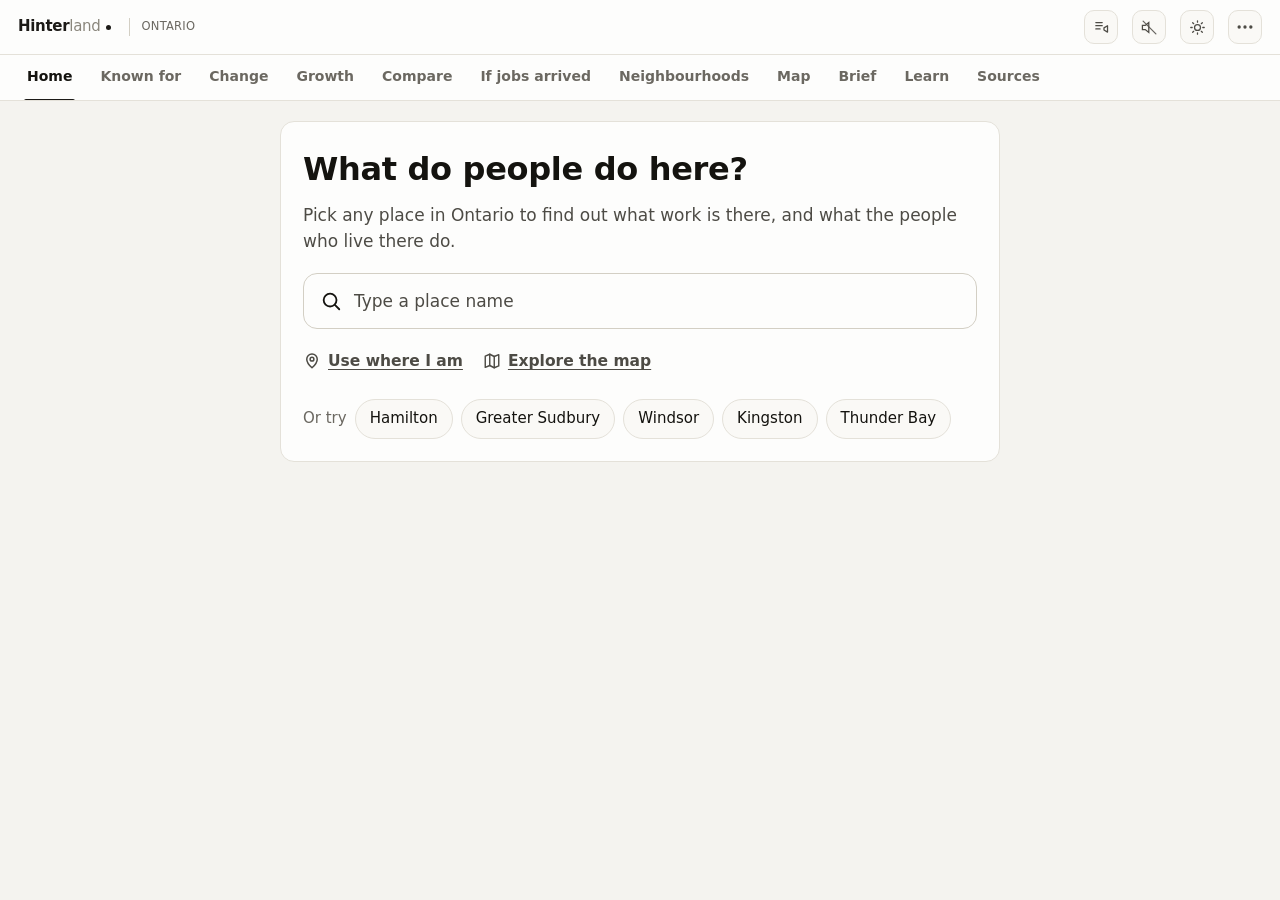
==== commit 755ef38b: "Navigation overhaul; 'What is it known for?' answers first - Phone: four tabs (Home, Compare, Map, L" ====
--- a/docs/index.html
+++ b/docs/index.html
@@ -65,6 +65,9 @@
         <path d="M12 2.5v2M12 19.5v2M2.5 12h2M19.5 12h2M5.2 5.2l1.4 1.4M17.4 17.4l1.4 1.4M18.8 5.2l-1.4 1.4M6.6 17.4l-1.4 1.4" stroke-linecap="round"/>
       </svg>
     </button>
+    <button class="iconbtn" id="menuBtn" title="More" aria-label="More: theme, sound, share, sources" aria-haspopup="dialog">
+      <svg viewBox="0 0 24 24" fill="currentColor"><circle cx="5" cy="12" r="2"/><circle cx="12" cy="12" r="2"/><circle cx="19" cy="12" r="2"/></svg>
+    </button>
   </header>
 
   <div style="display:grid;grid-template-rows:auto 1fr;min-height:0">
@@ -79,43 +82,23 @@
 </div>
 
 <nav class="bottomnav" id="nav" role="tablist">
-  <button data-tab="place" aria-label="Choose a place">
-    <svg viewBox="0 0 24 24" fill="none" stroke="currentColor" stroke-width="1.9" stroke-linecap="round">
-      <circle cx="11" cy="11" r="7"/><path d="M16.5 16.5L21 21"/>
-    </svg>
-    Place
-  </button>
   <button data-tab="overview" aria-selected="true">
     <svg viewBox="0 0 24 24" fill="none" stroke="currentColor" stroke-width="1.9" stroke-linecap="round">
       <path d="M3 11l9-7 9 7"/><path d="M5 9.5V20h14V9.5"/><path d="M10 20v-5h4v5"/>
     </svg>
     Home
   </button>
-  <button data-tab="change">
-    <svg viewBox="0 0 24 24" fill="none" stroke="currentColor" stroke-width="1.9" stroke-linecap="round">
-      <path d="M3 17l6-6 4 4 8-8"/><path d="M21 7v5h-5"/>
+  <button data-tab="peers">
+    <svg viewBox="0 0 24 24" fill="none" stroke="currentColor" stroke-width="1.9">
+      <rect x="3" y="10" width="5" height="10" rx="1"/><rect x="10" y="6" width="5" height="14" rx="1"/><rect x="17" y="11" width="4" height="9" rx="1"/>
     </svg>
-    Change
-  </button>
-  <button data-tab="population">
-    <svg viewBox="0 0 24 24" fill="none" stroke="currentColor" stroke-width="1.9" stroke-linecap="round">
-      <circle cx="9" cy="7" r="3.2"/>
-      <path d="M2.5 20c0-3.6 2.9-6.5 6.5-6.5s6.5 2.9 6.5 6.5"/>
-      <path d="M17 4.5a3.2 3.2 0 0 1 0 6M18.5 13.8c1.9.9 3 2.8 3 5.2"/>
-    </svg>
-    Population
+    Compare
   </button>
   <button data-tab="map">
     <svg viewBox="0 0 24 24" fill="none" stroke="currentColor" stroke-width="1.9" stroke-linecap="round">
       <path d="M9 3L3 5.5v15L9 18l6 3 6-2.5v-15L15 6 9 3z"/><path d="M9 3v15M15 6v15"/>
     </svg>
     Map
-  </button>
-  <button data-tab="brief">
-    <svg viewBox="0 0 24 24" fill="none" stroke="currentColor" stroke-width="1.9" stroke-linecap="round">
-      <path d="M6 3h8l4 4v14H6z"/><path d="M14 3v4h4M9 12h6M9 16h6"/>
-    </svg>
-    Brief
   </button>
   <button data-tab="learn">
     <svg viewBox="0 0 24 24" fill="none" stroke="currentColor" stroke-width="1.9" stroke-linecap="round" stroke-linejoin="round">
@@ -157,6 +140,8 @@
 <script src="js/panel-population.js"></script>
 <script src="js/panel-region.js"></script>
 <script src="js/panel-impact.js"></script>
+<script src="js/panel-change.js"></script>
+<script src="js/panel-known.js"></script>
 <script src="js/learn.js"></script>
 <script src="js/home.js"></script>
 <script src="js/quiz-bank.js"></script>
--- a/docs/css/app.css
+++ b/docs/css/app.css
@@ -100,7 +100,7 @@
     --surface-1: #1a1a19;
     --surface-2: #201f1e;
     --surface-sunk: #0d0d0c;
-    --ink-1: #ffffff;
+    --ink-1: #ece9e1;
     --ink-2: #c3c2b7;
     --ink-3: #928f85;
     --line: #2e2e2b;
@@ -144,7 +144,7 @@
   --surface-1: #1a1a19;
   --surface-2: #201f1e;
   --surface-sunk: #0d0d0c;
-  --ink-1: #ffffff;
+  --ink-1: #ece9e1;
   --ink-2: #c3c2b7;
   --ink-3: #928f85;
   --line: #2e2e2b;
@@ -1110,9 +1110,12 @@
 }
 .qlabel { flex: 1; }
 .qmark { flex: none; font-size: 20px; font-weight: 700; color: var(--ink-1); }
-.qopts.is-answered .qopt { cursor: default; opacity: .72; }
-.qopts.is-answered .qopt.is-right { opacity: 1; border-color: var(--ink-1); border-width: 2.5px; }
-.qopts.is-answered .qopt.is-chosen { opacity: 1; border-style: dashed; }
+.qopts.is-answered .qopt { cursor: default; opacity: .6; }
+.qopts.is-answered .qopt.is-right { opacity: 1; border-color: var(--ink-1); border-width: 2.5px;
+  background: var(--brand-wash); }
+.qopts.is-answered .qopt.is-chosen { opacity: 1; border-color: var(--ink-1); border-width: 2px; }
+.qtag { display: table; margin-top: 6px; font-size: 14px; font-weight: 700; padding: 2px 10px;
+  border-radius: 999px; border: 1.5px solid currentColor; white-space: nowrap; }
 
 .qcard { margin-top: 18px; padding: 16px 18px; border-radius: 12px; background: var(--surface-2); border: 1px solid var(--line); }
 .qverdict { display: flex; align-items: center; gap: 10px; margin: 0 0 8px; font-size: 19px; font-weight: 700; }
@@ -1143,10 +1146,7 @@
 .qnat-y { color: var(--ink-2); }
 .qpic-note { font-size: 14px; color: var(--ink-2); margin: 6px 0 0; }
 
-.qnextbar {
-  position: sticky; bottom: 0; margin-top: 16px; padding: 12px 0;
-  background: linear-gradient(to top, var(--surface-0) 70%, transparent);
-}
+.qnextbar { margin: 16px 0 4px; }
 .qnext { width: 100%; min-height: 54px; font-size: 17px; justify-content: center; }
 
 .qstrands { display: flex; flex-wrap: wrap; gap: 8px; margin: 4px 0 14px; }
@@ -1154,7 +1154,6 @@
 .qset { display: grid; gap: 10px; margin: 6px 0; }
 .qhome { font-size: 15px; display: flex; flex-wrap: wrap; align-items: center; gap: 8px; }
 @media (max-width: 720px) {
-  .qnextbar { bottom: 64px; }
   .qbar-row { grid-template-columns: minmax(0, 8em) 1fr auto; }
 }
 
@@ -1329,3 +1328,116 @@
 .qsettings { margin-top: 16px; }
 .qsettings > summary { font-size: 15px; font-weight: 600; cursor: pointer; min-height: 44px; display: flex; align-items: center; }
 @media (max-width: 720px) { .qidea-body { padding-left: 14px; } }
+
+
+/* hidden means hidden: .iconbtn{display:grid} was un-hiding the stop button */
+[hidden] { display: none !important; }
+
+/* ---------------------------------------------- quiz: its own screen */
+body.quiz-mode .topbar, body.quiz-mode #nav, body.quiz-mode .tabs { display: none; }
+body.quiz-mode main { padding-bottom: 24px; }
+.qbar { display: grid; grid-template-columns: 48px 1fr auto auto; align-items: center; gap: 10px;
+  margin: 0 0 16px; }
+.qback { width: 48px; height: 48px; border-radius: 12px; border: 1px solid var(--line);
+  background: var(--surface-1); color: var(--ink-1); display: grid; place-items: center; cursor: pointer; }
+.qback svg { width: 22px; height: 22px; }
+.qprog { height: 8px; border-radius: 4px; background: var(--surface-sunk); overflow: hidden; }
+.qprog i { display: block; height: 100%; background: var(--ink-2); border-radius: 4px; }
+.qprog-t { font-size: 15px; color: var(--ink-2); font-variant-numeric: tabular-nums; white-space: nowrap; }
+.qbar .qstop { min-height: 48px; font-size: 16px; }
+.qline { display: flex; align-items: flex-start; gap: 10px; }
+.qline > .qopt, .qline > .qstem, .qline > .qverdict, .qline > .qlesson-t, .qline > .qlesson-p { flex: 1; min-width: 0; }
+.qspk { flex: none; width: 44px; height: 44px; border-radius: 50%; border: 1px solid var(--line);
+  background: var(--surface-2); color: var(--ink-1); display: grid; place-items: center; cursor: pointer; }
+.qspk svg { width: 20px; height: 20px; }
+.qopts .qline { align-items: center; }
+.qlesson-pts li.qline { list-style: none; margin-left: -1.1em; }
+.qlesson-pts li.qline .qlesson-p::before { content: '• '; }
+.qconf { margin: 12px 0 4px; }
+.qpaused { padding-top: 12px; }
+.quiz-wrap .qnextbar .btn { width: 100%; min-height: 54px; font-size: 17px; justify-content: center; }
+.qverdict span:last-child { line-height: 1.35; }
+
+/* ---------------------------------------------- answer-first screens */
+.eyebrow-s { font-size: 14px; color: var(--ink-2); margin: 0 0 6px; }
+.screen-q { font-family: var(--display); font-size: 26px; line-height: 1.2; margin: 0 0 12px; }
+.answer-p { font-size: 18px; line-height: 1.55; margin: 0 0 12px; max-width: 36em; }
+.answer-p:last-child { margin-bottom: 0; }
+.chart-says { font-size: 16px; line-height: 1.5; color: var(--ink-1); margin: 10px 0 0; }
+
+/* change over time */
+.chg-host { width: 100%; }
+.chg-chart { display: block; overflow: visible; }
+.chg-grid { stroke: var(--line); stroke-width: 1; }
+.chg-base { stroke: var(--line-strong); stroke-width: 1.5; }
+.chg-seam { stroke: var(--ink-3); stroke-width: 1.5; stroke-dasharray: 5 4; }
+.chg-ax { font-size: 13px; fill: var(--ink-2); font-variant-numeric: tabular-nums; }
+.chg-line { fill: none; stroke-width: 3; stroke-linejoin: round; stroke-linecap: round; }
+.chg-line.is-me { stroke: var(--gain); }
+.chg-line.is-on { stroke: var(--ink-3); stroke-width: 2.2; }
+.chg-dot.is-me { fill: var(--gain); stroke: var(--surface-1); stroke-width: 2; }
+.chg-dot.is-on { fill: var(--ink-3); stroke: var(--surface-1); stroke-width: 2; }
+.chg-dot.is-hollow { fill: var(--surface-1); stroke-width: 2.5; }
+.chg-dot.is-me.is-hollow { stroke: var(--gain); }
+.chg-dot.is-on.is-hollow { stroke: var(--ink-3); }
+.chg-lab { font-size: 14px; font-weight: 650; }
+.chg-lab.is-me { fill: var(--ink-1); }
+.chg-lab.is-on { fill: var(--ink-2); }
+.chg-rows { display: grid; gap: 4px; }
+.chg-row { display: grid; grid-template-columns: minmax(0, 1fr) auto auto; grid-template-areas:
+  "name spark ends" "word word word"; align-items: center; gap: 2px 12px; padding: 10px 0;
+  border-bottom: 1px solid var(--line); }
+.chg-row:last-child { border-bottom: 0; }
+.chg-name { grid-area: name; font-size: 16.5px; font-weight: 600; }
+.chg-row > svg { grid-area: spark; }
+.chg-ends { grid-area: ends; font-size: 16px; font-variant-numeric: tabular-nums; white-space: nowrap; }
+.chg-arrow { color: var(--ink-3); margin: 0 4px; }
+.chg-word { grid-area: word; font-size: 14.5px; color: var(--ink-2); }
+.chg-spark { overflow: visible; }
+.chg-cols { display: grid; grid-template-columns: 1fr 1fr; gap: 16px; }
+.chg-list { margin: 0; padding-left: 1.1em; display: grid; gap: 8px; font-size: 16.5px; line-height: 1.45; }
+.chg-sub { color: var(--ink-2); font-size: 14.5px; }
+.chg-events { margin: 0; padding-left: 1.1em; display: grid; gap: 8px; font-size: 16.5px; line-height: 1.45; }
+@media (max-width: 720px) { .chg-cols { grid-template-columns: 1fr; } }
+
+/* ---------------------------------------------- navigation v2 */
+.titlebar { display: grid; gap: 4px; margin: 0 0 4px; }
+.tb-back { display: inline-flex; align-items: center; gap: 4px; justify-self: start;
+  min-height: 44px; padding: 0 10px 0 2px; margin-left: -4px; border: 0; background: none;
+  color: var(--ink-2); font: inherit; font-size: 16px; cursor: pointer; border-radius: 10px; }
+.tb-back svg { width: 22px; height: 22px; }
+.tb-back:hover { color: var(--ink-1); background: var(--surface-2); }
+.tb-title { font-family: var(--display); font-size: 27px; line-height: 1.2; margin: 0; font-weight: 640; }
+.tb-ref { justify-self: start; min-height: 40px; padding: 0 12px; margin-top: 6px; border-radius: 999px;
+  border: 1px solid var(--line-strong); background: var(--surface-1); color: var(--ink-1);
+  font: inherit; font-size: 15px; cursor: pointer; }
+.menu { display: grid; gap: 6px; padding: 4px 0 8px; }
+.menu-i { text-align: left; min-height: 52px; padding: 0 16px; border-radius: 12px; border: 1px solid var(--line);
+  background: var(--surface-2); color: var(--ink-1); font: inherit; font-size: 17px; cursor: pointer; }
+#menuBtn svg { width: 20px; height: 20px; }
+@media (max-width: 720px) {
+  /* the header: name, place, listen, more - nothing else */
+  #exportBtn, #themeBtn, #soundBtn, #benchChip { display: none !important; }
+  .wordmark { order: 1; }
+  .topbar-spacer { order: 2; }
+  #readBtn { order: 3; }
+  #readStopBtn { order: 4; }
+  #menuBtn { order: 5; }
+  #readBtn, #readStopBtn, #menuBtn { width: 44px; height: 44px; }
+  .chip { font-size: 15px; padding: 7px 12px; }
+  .chip .k { font-size: 12px; }
+  .bottomnav button { font-size: 13px; }
+  .tb-title { font-size: 25px; }
+}
+@media (max-width: 720px) {
+  .chipset { order: 6 !important; }
+}
+
+/* what is it known for */
+.kn-rows { display: grid; gap: 14px; }
+.kn-top { display: flex; justify-content: space-between; gap: 12px; font-size: 17px; }
+.kn-name { font-weight: 600; }
+.kn-v { font-variant-numeric: tabular-nums; font-weight: 700; }
+.kn-track { height: 10px; border-radius: 5px; background: var(--surface-sunk); margin-top: 6px; overflow: hidden; }
+.kn-track i { display: block; height: 100%; border-radius: 5px; background: var(--bar-ink); }
+.kn-sub { font-size: 14.5px; color: var(--ink-2); margin-top: 4px; }
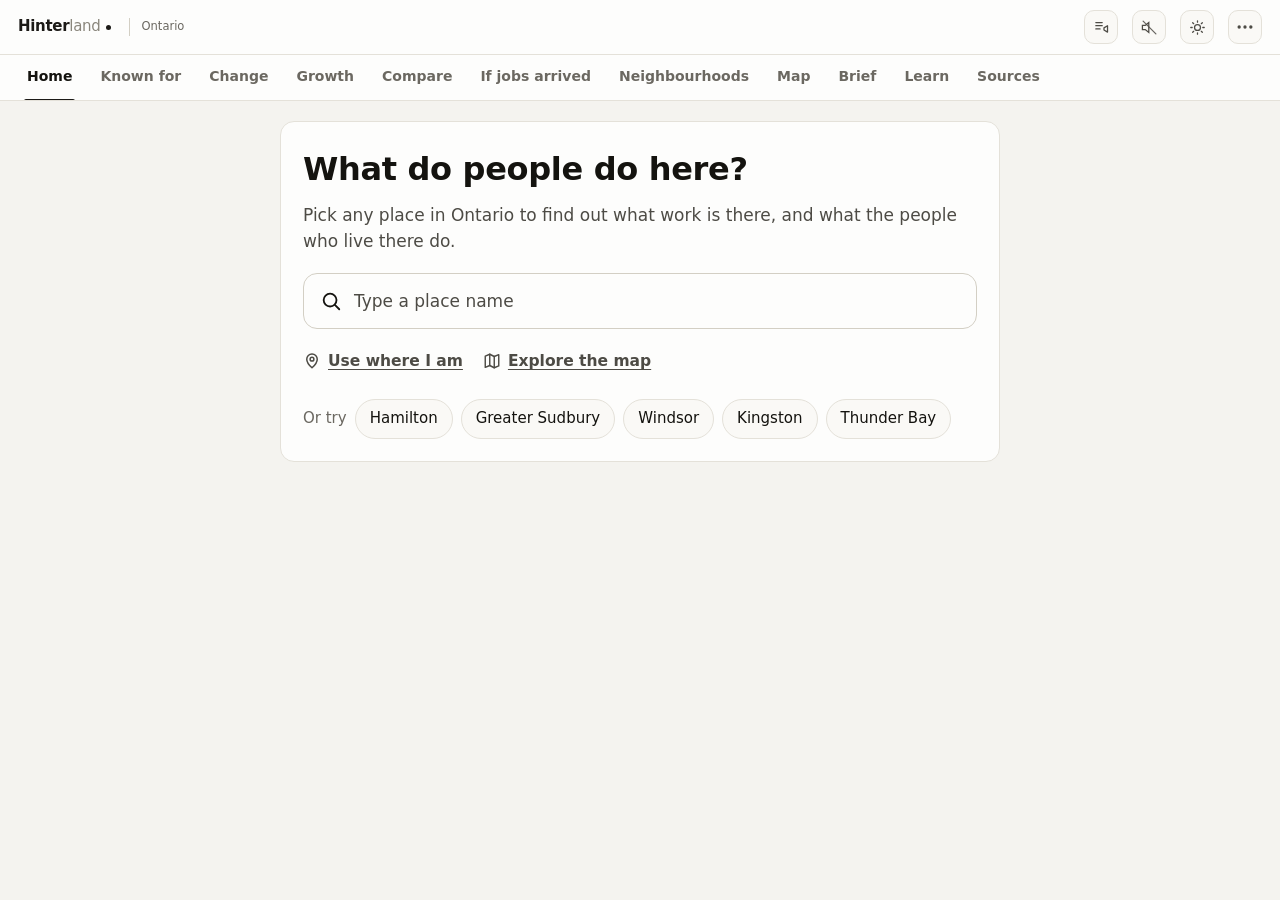
==== commit 418f7ca8: "Audit response: Compare and Impact answer first, Learn as four doors, reading floor - Compare opens " ====
--- a/docs/index.html
+++ b/docs/index.html
@@ -142,6 +142,7 @@
 <script src="js/panel-impact.js"></script>
 <script src="js/panel-change.js"></script>
 <script src="js/panel-known.js"></script>
+<script src="js/panel-compare.js"></script>
 <script src="js/learn.js"></script>
 <script src="js/home.js"></script>
 <script src="js/quiz-bank.js"></script>
--- a/docs/css/app.css
+++ b/docs/css/app.css
@@ -1441,3 +1441,37 @@
 .kn-track { height: 10px; border-radius: 5px; background: var(--surface-sunk); margin-top: 6px; overflow: hidden; }
 .kn-track i { display: block; height: 100%; border-radius: 5px; background: var(--bar-ink); }
 .kn-sub { font-size: 14.5px; color: var(--ink-2); margin-top: 4px; }
+.cmp-chips { display: flex; flex-wrap: wrap; gap: 8px; margin-top: 14px; }
+.ctl-lead { flex: 1 0 100%; font-size: 15px; color: var(--ink-2); }
+
+/* ---------------------------------------------- reading floor
+   The design review measured drill-down text at 10.5-14.5px on a phone,
+   against 17-20px on Home and the quiz. The British Dyslexia Association's
+   guidance and WCAG 1.4.4 point the same way: body 17px, secondary 15px,
+   nothing below 13px (chart labels only). And no capitals-only labels:
+   whole words in capitals lose their shape, which is how many dyslexic
+   readers recognise them. */
+.eyebrow, .qlesson-n, .qidea-h, .peek-q, .picker-group, .optlist .grp,
+.sheet .eyebrow, .brief .eyebrow { text-transform: none !important; letter-spacing: 0 !important; }
+@media (max-width: 720px) {
+  body { font-size: 17px; }
+  .card h3 { font-size: 18px; }
+  .card-note, .gloss, .explain-plain, .peek-answer, .prose, .tl-fact { font-size: 16px; }
+  .card-foot, .qsource, .home-small { font-size: 15px; }
+  .stat .l { font-size: 15px; }
+  .stat .h { font-size: 14px; }
+  .sectorrow .nm { font-size: 16.5px; }
+  .sectorrow .meta, .meta { font-size: 14.5px; }
+  .eyebrow { font-size: 14.5px; font-weight: 650; }
+  .seg button, .sel, .btn { font-size: 15.5px; }
+  .term-chip { font-size: 15px; }
+  table.data { font-size: 14.5px; }
+  .ax, .chart text { font-size: 13px; }
+}
+.wordmark-sub, table.data th, .flag, .opt .kind, .group-label { text-transform: none !important; letter-spacing: 0 !important; }
+.group-label { font-size: 14px; }
+.opt .kind { font-size: 13px; }
+.opt .nm small, .opt .sz { font-size: 14px; }
+.flag { font-size: 12.5px; }
+table.data th { font-size: 13px; }
+@media (max-width: 720px) { .opt { min-height: 52px; font-size: 16.5px; } .search { font-size: 17px; } }
